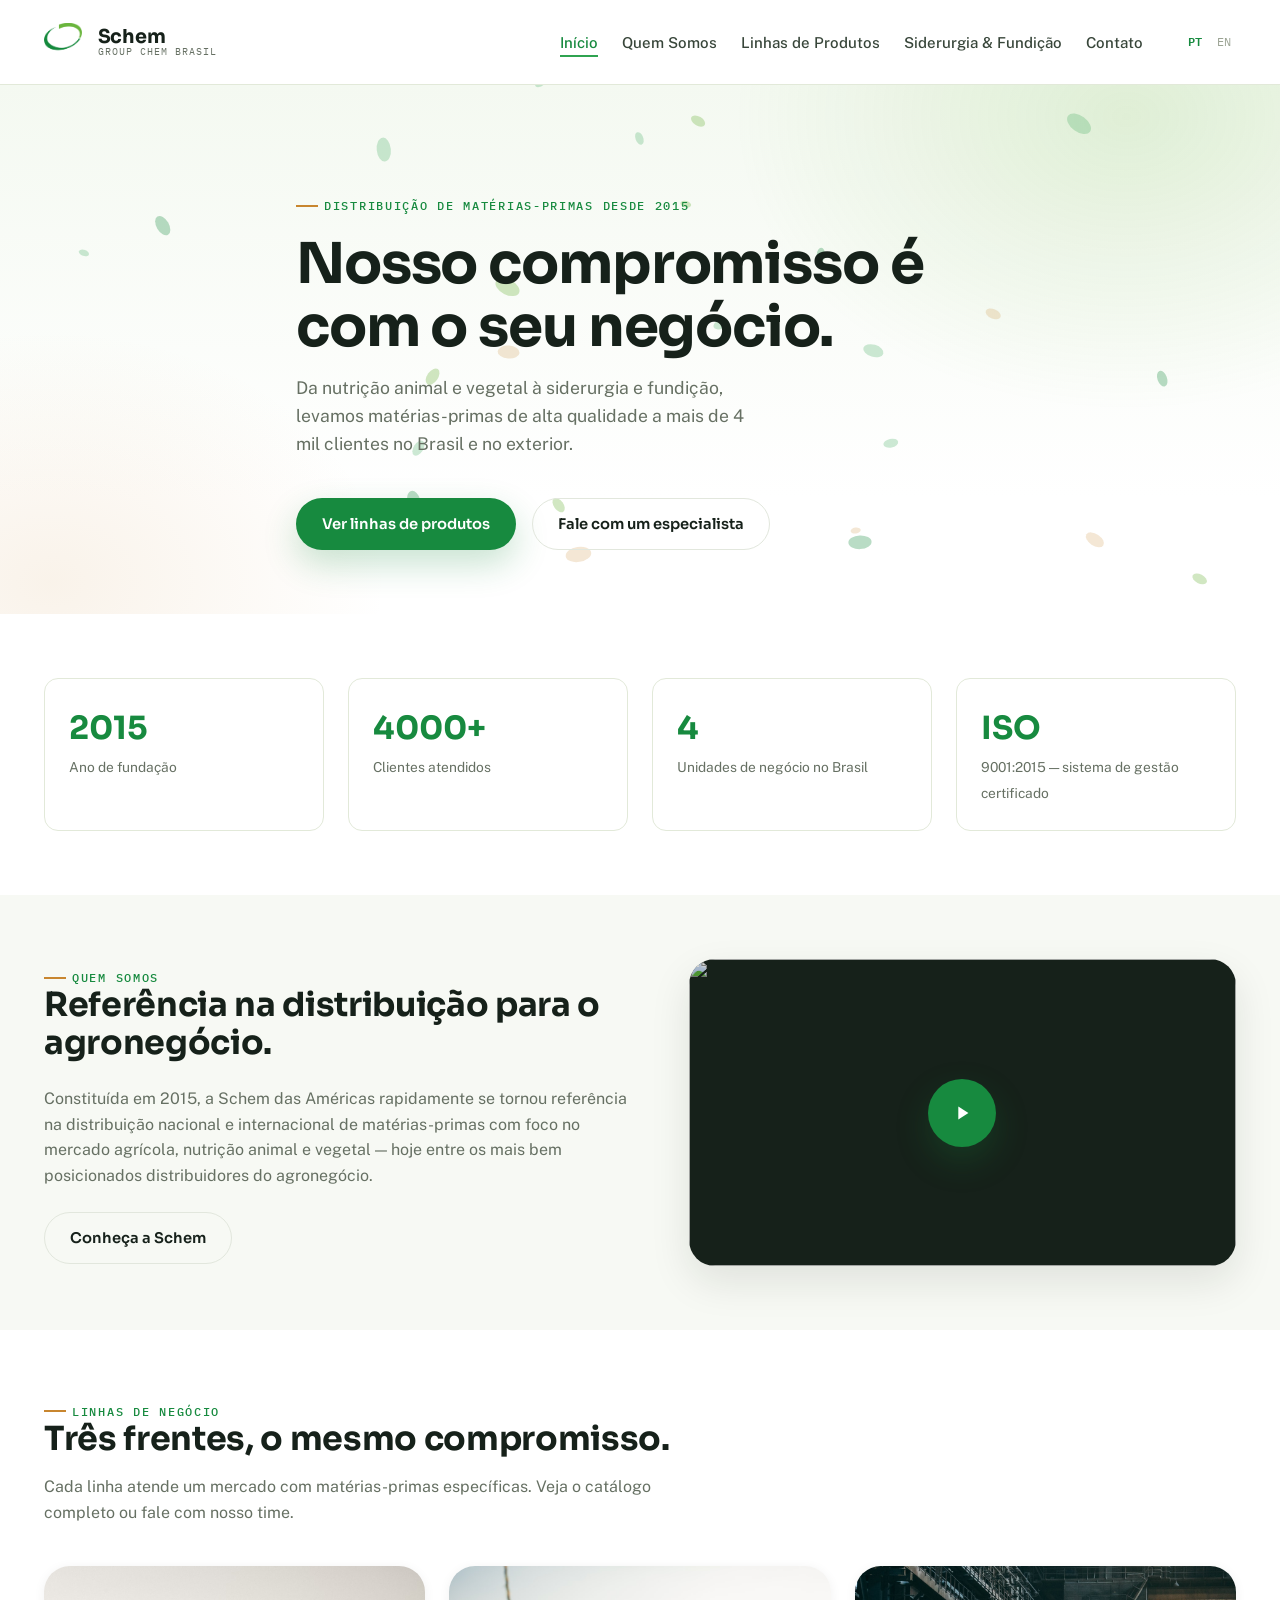
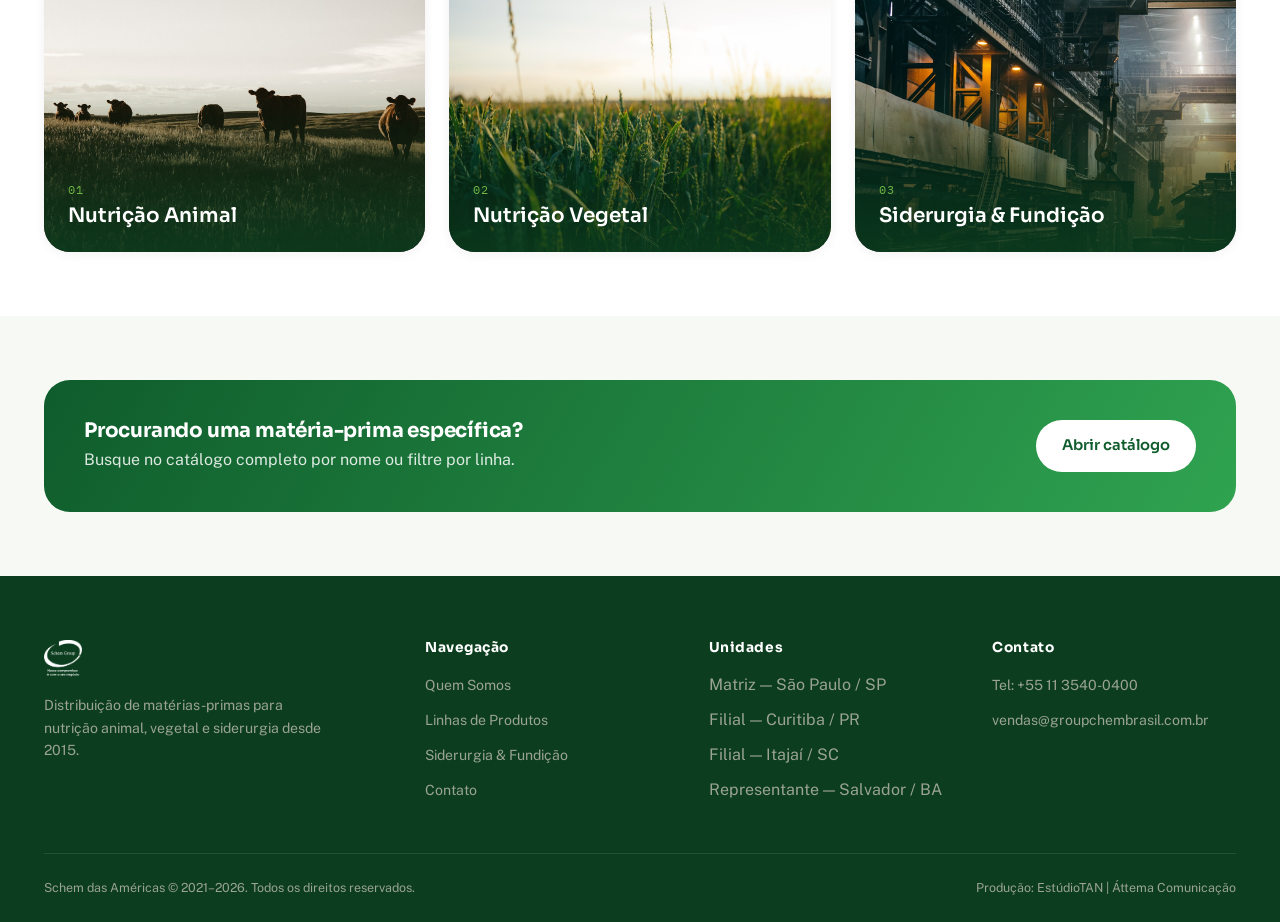
==== index.html @ 84050945 "Site institucional Schem (Group Chem Brasil): identidade verde clara, catálogo pesquisável, PT+EN Pr" ====
<!DOCTYPE html>
<html lang="pt-BR">
<head>
<meta charset="UTF-8">
<meta name="viewport" content="width=device-width, initial-scale=1.0">
<title>Schem — Group Chem Brasil</title>
<meta name="description" content="Schem das Américas: distribuição de matérias-primas para nutrição animal, nutrição vegetal e siderurgia &amp; fundição. Desde 2015, ISO 9001:2015.">
<link rel="preconnect" href="https://fonts.googleapis.com">
<link rel="preconnect" href="https://fonts.gstatic.com" crossorigin>
<link href="https://fonts.googleapis.com/css2?family=Public+Sans:wght@400;500;600;700&amp;family=Sora:wght@600;700;800&amp;family=IBM+Plex+Mono:wght@400;500&amp;display=swap" rel="stylesheet">
<link rel="stylesheet" href="assets/css/style.css">
</head>
<body>
<a class="skip-link" href="#main">Pular para o conteúdo</a>

<header class="site-header">
  <div class="container">
    <a class="brand" href="index.html">
      <img src="assets/img/schem-icon.png" alt="Schem" class="brand__icon" width="42" height="42">
      <span class="brand__name"><strong>Schem</strong><span>Group Chem Brasil</span></span>
    </a>
    <nav class="main-nav" aria-label="Navegação principal">
      <ul class="main-nav__links">
        <li><a href="index.html" class="is-active">Início</a></li>
        <li><a href="quem-somos.html">Quem Somos</a></li>
        <li><a href="produtos.html">Linhas de Produtos</a></li>
        <li><a href="siderurgia-e-fundicao.html">Siderurgia &amp; Fundição</a></li>
        <li><a href="contato.html">Contato</a></li>
      </ul>
      <div class="nav-lang"><a href="index.html" class="is-active">PT</a>
      <a href="en/index.html">EN</a></div>
    </nav>
    <button class="nav-toggle" aria-label="Abrir menu" aria-expanded="false"><span></span></button>
  </div>
</header>

<main id="main">

  <section class="hero" data-field>
    <div class="hero__field" aria-hidden="true"></div>
    <div class="container hero__content">
      <span class="eyebrow hero__kicker">Distribuição de matérias-primas desde 2015</span>
      <h1>Nosso compromisso é com o seu negócio.</h1>
      <p>Da nutrição animal e vegetal à siderurgia e fundição, levamos matérias-primas de alta qualidade a mais de 4 mil clientes no Brasil e no exterior.</p>
      <div class="hero__actions">
        <a class="btn btn--green" href="produtos.html">Ver linhas de produtos</a>
        <a class="btn btn--ghost" href="contato.html">Fale com um especialista</a>
      </div>
    </div>
  </section>

  <section class="section">
    <div class="container">
      <div class="stat-strip reveal">
        <div class="stat-card"><strong data-count="2015" data-suffix="">0</strong><span>Ano de fundação</span></div>
        <div class="stat-card"><strong data-count="4000" data-suffix="+">0</strong><span>Clientes atendidos</span></div>
        <div class="stat-card"><strong data-count="4" data-suffix="">0</strong><span>Unidades de negócio no Brasil</span></div>
        <div class="stat-card"><strong>ISO</strong><span>9001:2015 — sistema de gestão certificado</span></div>
      </div>
    </div>
  </section>

  <section class="section section--tint">
    <div class="container" style="display: grid; grid-template-columns: 1.05fr 0.95fr; gap: var(--sp-4); align-items: center;">
      <div class="reveal">
        <span class="eyebrow">Quem somos</span>
        <h2>Referência na distribuição para o agronegócio.</h2>
        <p style="color: var(--ink-500); margin-top: var(--sp-3);">Constituída em 2015, a Schem das Américas rapidamente se tornou referência na distribuição nacional e internacional de matérias-primas com foco no mercado agrícola, nutrição animal e vegetal — hoje entre os mais bem posicionados distribuidores do agronegócio.</p>
        <a class="btn btn--ghost" style="margin-top: var(--sp-3);" href="quem-somos.html">Conheça a Schem</a>
      </div>
      <div class="reveal">
        <div class="video-figure">
          <button class="video-facade" type="button" data-yt-facade data-yt-embed="https://www.youtube.com/embed/j94G_P_gW_Q?autoplay=1&amp;rel=0&amp;modestbranding=1" aria-label="Reproduzir vídeo institucional — Schem">
            <img src="https://i.ytimg.com/vi/j94G_P_gW_Q/hqdefault.jpg" alt="" loading="lazy">
            <span class="video-play" aria-hidden="true">
              <span><svg viewBox="0 0 24 24" width="22" height="22" fill="#fff"><path d="M8 5v14l11-7z"/></svg></span>
            </span>
          </button>
        </div>
      </div>
    </div>
  </section>

  <section class="section" id="linhas">
    <div class="container">
      <div class="section-head reveal">
        <span class="eyebrow">Linhas de negócio</span>
        <h2>Três frentes, o mesmo compromisso.</h2>
        <p>Cada linha atende um mercado com matérias-primas específicas. Veja o catálogo completo ou fale com nosso time.</p>
      </div>
      <div class="segment-grid">
        <a class="segment-card reveal" href="produtos.html#animal">
          <img src="assets/img/segments/nutricao-animal.jpg" alt="Nutrição Animal" loading="lazy">
          <span class="segment-card__label"><span>01</span><h3>Nutrição Animal</h3></span>
        </a>
        <a class="segment-card reveal" href="produtos.html#vegetal">
          <img src="assets/img/segments/nutricao-vegetal.jpg" alt="Nutrição Vegetal" loading="lazy">
          <span class="segment-card__label"><span>02</span><h3>Nutrição Vegetal</h3></span>
        </a>
        <a class="segment-card reveal" href="siderurgia-e-fundicao.html">
          <img src="assets/img/segments/siderurgia.jpg" alt="Siderurgia &amp; Fundição" loading="lazy">
          <span class="segment-card__label"><span>03</span><h3>Siderurgia &amp; Fundição</h3></span>
        </a>
      </div>
    </div>
  </section>

  <section class="section section--tint">
    <div class="container">
      <div class="cta-band reveal">
        <div>
          <h2>Procurando uma matéria-prima específica?</h2>
          <p>Busque no catálogo completo por nome ou filtre por linha.</p>
        </div>
        <div class="hero__actions" style="margin-top: 0;">
          <a class="btn btn--earth" href="produtos.html">Abrir catálogo</a>
        </div>
      </div>
    </div>
  </section>

</main>

<footer class="site-footer">
  <div class="container">
    <div class="footer-grid">
      <div>
        <a class="brand" href="index.html" style="margin-bottom: 1rem;">
          <img src="assets/img/schem-icon.png" alt="Schem" class="brand__icon" width="36" height="36" style="filter: brightness(0) invert(1);">
        </a>
        <p style="max-width: 32ch; font-size: 0.88rem;">Distribuição de matérias-primas para nutrição animal, vegetal e siderurgia desde 2015.</p>
      </div>
      <div>
        <h4>Navegação</h4>
        <ul>
          <li><a href="quem-somos.html">Quem Somos</a></li>
          <li><a href="produtos.html">Linhas de Produtos</a></li>
          <li><a href="siderurgia-e-fundicao.html">Siderurgia &amp; Fundição</a></li>
          <li><a href="contato.html">Contato</a></li>
        </ul>
      </div>
      <div>
        <h4>Unidades</h4>
        <ul>
          <li>Matriz — São Paulo / SP</li>
          <li>Filial — Curitiba / PR</li>
          <li>Filial — Itajaí / SC</li>
          <li>Representante — Salvador / BA</li>
        </ul>
      </div>
      <div>
        <h4>Contato</h4>
        <ul>
          <li><a href="tel:+551135400400">Tel: +55 11 3540-0400</a></li>
          <li><a href="mailto:vendas@groupchembrasil.com.br">vendas@groupchembrasil.com.br</a></li>
        </ul>
      </div>
    </div>
    <div class="footer-bottom">
      <span>Schem das Américas © 2021–2026. Todos os direitos reservados.</span>
      <span>Produção: EstúdioTAN | Áttema Comunicação</span>
    </div>
  </div>
</footer>

<script src="assets/js/main.js"></script>
</body>
</html>
---- assets/css/style.css ----
/* ==========================================================================
   Schem — Design tokens & base
   Fundo claro, verde de marca + acento terroso, Sora/Public Sans.
   ========================================================================== */

:root {
  /* Green — brand primary, from the real Schem icon */
  --green-800: #0b3d1e;
  --green-700: #0f5c2c;
  --green-600: #178a3f;
  --green-500: #2fa350;
  --green-400: #6fb542;
  --green-100: #e6f2e3;
  --green-50:  #f4f9f1;

  /* Earth — secondary accent (soil/agro pairing) */
  --earth-600: #a8672a;
  --earth-500: #c8862f;
  --earth-100: #f7ead6;

  /* Ink (text) — green-black, not neutral gray */
  --ink-900: #16211a;
  --ink-700: #38463a;
  --ink-500: #667063;
  --ink-300: #9ba393;
  --ink-100: #e2e7dd;

  /* Paper (backgrounds) */
  --paper-0:   #ffffff;
  --paper-50:  #f7f9f4;
  --paper-100: #eef2e7;
  --paper-200: #e2e9d9;

  --font-display: "Sora", "Arial", sans-serif;
  --font-body: "Public Sans", "Verdana", sans-serif;
  --font-mono: "IBM Plex Mono", monospace;

  --fs-h1: clamp(2.4rem, 4.4vw, 4rem);
  --fs-h2: clamp(1.7rem, 2.6vw, 2.4rem);
  --fs-h3: 1.25rem;
  --fs-body: 1rem;

  --sp-1: 0.5rem;
  --sp-2: 1rem;
  --sp-3: 1.5rem;
  --sp-4: 2.5rem;
  --sp-5: 4rem;
  --sp-6: 6.5rem;

  --radius-sm: 8px;
  --radius-md: 14px;
  --radius-lg: 26px;
  --radius-pill: 999px;

  --shadow-sm: 0 2px 12px rgba(15, 33, 20, 0.06);
  --shadow-md: 0 16px 40px rgba(15, 33, 20, 0.10);
  --shadow-green: 0 14px 34px rgba(23, 138, 63, 0.24);

  --ease-out: cubic-bezier(0.16, 1, 0.3, 1);
  --container-w: 1240px;
}

* { box-sizing: border-box; }
html { scroll-behavior: smooth; }
@media (prefers-reduced-motion: reduce) {
  html { scroll-behavior: auto; }
  *, *::before, *::after { animation-duration: 0.01ms !important; animation-iteration-count: 1 !important; transition-duration: 0.01ms !important; }
}

body {
  margin: 0;
  font-family: var(--font-body);
  font-size: var(--fs-body);
  color: var(--ink-700);
  background: var(--paper-0);
  -webkit-font-smoothing: antialiased;
  line-height: 1.6;
}

h1, h2, h3, h4 {
  font-family: var(--font-display);
  color: var(--ink-900);
  line-height: 1.12;
  margin: 0;
  font-weight: 700;
}
h1 { font-size: var(--fs-h1); letter-spacing: -0.02em; }
h2 { font-size: var(--fs-h2); letter-spacing: -0.01em; }
h3 { font-size: var(--fs-h3); font-weight: 600; }

p { margin: 0; }
a { color: var(--green-600); text-decoration: none; }
ul { margin: 0; padding: 0; list-style: none; }
img { max-width: 100%; display: block; }
button { font-family: inherit; }

.container {
  max-width: var(--container-w);
  margin: 0 auto;
  padding: 0 var(--sp-3);
}

.skip-link {
  position: absolute; left: -9999px; top: 0;
  background: var(--green-600); color: #fff; padding: var(--sp-2) var(--sp-3);
  z-index: 999; border-radius: 0 0 var(--radius-sm) 0;
}
.skip-link:focus { left: 0; }

.eyebrow {
  display: inline-flex;
  align-items: center;
  gap: 0.5em;
  font-family: var(--font-mono);
  font-size: 0.76rem;
  font-weight: 500;
  letter-spacing: 0.14em;
  text-transform: uppercase;
  color: var(--green-600);
}
.eyebrow::before {
  content: "";
  width: 22px; height: 2px;
  background: var(--earth-500);
  display: inline-block;
}

/* ---- Buttons ---- */
.btn {
  display: inline-flex;
  align-items: center;
  gap: 0.5em;
  padding: 0.9em 1.7em;
  border-radius: var(--radius-pill);
  font-family: var(--font-display);
  font-weight: 600;
  font-size: 0.92rem;
  border: 1.5px solid transparent;
  cursor: pointer;
  transition: transform 0.25s var(--ease-out), box-shadow 0.25s var(--ease-out), background 0.25s var(--ease-out), color 0.25s var(--ease-out), border-color 0.25s var(--ease-out);
}
.btn--green { background: var(--green-600); color: #fff; box-shadow: var(--shadow-green); }
.btn--green:hover { transform: translateY(-2px); box-shadow: 0 18px 40px rgba(23, 138, 63, 0.32); background: var(--green-500); }
.btn--earth { background: var(--earth-500); color: #fff; }
.btn--earth:hover { transform: translateY(-2px); background: var(--earth-600); }
.btn--ghost { background: transparent; color: var(--ink-900); border-color: var(--ink-100); }
.btn--ghost:hover { border-color: var(--green-500); color: var(--green-600); }
.btn--ghost-dark { background: transparent; color: #fff; border-color: rgba(255,255,255,0.35); }
.btn--ghost-dark:hover { border-color: #fff; background: rgba(255,255,255,0.1); }

/* ---- Header ---- */
.site-header {
  position: sticky; top: 0; z-index: 100;
  background: rgba(255, 255, 255, 0.88);
  backdrop-filter: blur(14px);
  border-bottom: 1px solid var(--paper-200);
}
.site-header .container {
  display: flex; align-items: center; justify-content: space-between;
  height: 84px;
}
.brand { display: flex; align-items: center; gap: var(--sp-2); }
.brand__icon { height: 38px; width: auto; }
.brand__name { display: flex; flex-direction: column; line-height: 1.05; }
.brand__name strong { font-family: var(--font-display); font-size: 1.2rem; color: var(--ink-900); font-weight: 700; letter-spacing: -0.01em; }
.brand__name span { font-family: var(--font-mono); font-size: 0.62rem; letter-spacing: 0.1em; color: var(--ink-500); text-transform: uppercase; }
.main-nav { display: flex; align-items: center; gap: var(--sp-4); }
.main-nav__links { display: flex; gap: var(--sp-3); }
.main-nav__links a {
  color: var(--ink-700); font-weight: 500; font-size: 0.94rem;
  position: relative; padding: 0.3em 0;
}
.main-nav__links a::after {
  content: ""; position: absolute; left: 0; right: 100%; bottom: -2px; height: 2px;
  background: var(--green-500); transition: right 0.25s var(--ease-out);
}
.main-nav__links a:hover::after, .main-nav__links a.is-active::after { right: 0; }
.main-nav__links a.is-active { color: var(--green-600); }
.nav-lang { display: flex; gap: 0.4em; font-family: var(--font-mono); font-size: 0.78rem; }
.nav-lang a { color: var(--ink-300); padding: 0.2em 0.4em; }
.nav-lang a.is-active { color: var(--green-600); font-weight: 600; }
.nav-toggle {
  display: none; width: 42px; height: 42px; border-radius: var(--radius-sm);
  border: 1px solid var(--paper-200); background: #fff; cursor: pointer;
  position: relative;
}
.nav-toggle span, .nav-toggle::before, .nav-toggle::after {
  content: ""; position: absolute; left: 11px; right: 11px; height: 2px; background: var(--ink-900);
  transition: transform 0.25s var(--ease-out), opacity 0.25s var(--ease-out);
}
.nav-toggle::before { top: 15px; }
.nav-toggle span { top: 20px; }
.nav-toggle::after { top: 25px; }
.site-header.is-open .nav-toggle::before { transform: translateY(5px) rotate(45deg); }
.site-header.is-open .nav-toggle span { opacity: 0; }
.site-header.is-open .nav-toggle::after { transform: translateY(-5px) rotate(-45deg); }

@media (max-width: 900px) {
  .main-nav__links, .nav-lang { display: none; }
  .site-header.is-open .main-nav {
    position: absolute; top: 84px; left: 0; right: 0;
    background: #fff; border-bottom: 1px solid var(--paper-200);
    flex-direction: column; align-items: flex-start; padding: var(--sp-3);
    box-shadow: var(--shadow-md);
  }
  .site-header.is-open .main-nav__links {
    display: flex; flex-direction: column; gap: var(--sp-2); width: 100%;
  }
  .site-header.is-open .nav-lang { display: flex; padding-top: var(--sp-2); }
  .nav-toggle { display: block; }
}

/* ---- Hero (field/growth signature) ---- */
.hero {
  position: relative;
  overflow: hidden;
  background: linear-gradient(180deg, var(--green-50) 0%, var(--paper-0) 78%);
  padding: var(--sp-6) 0 var(--sp-5);
}
.hero__field {
  position: absolute; inset: 0;
  background:
    radial-gradient(560px 420px at 88% 6%, rgba(111, 181, 66, 0.16), transparent 70%),
    radial-gradient(480px 360px at 4% 94%, rgba(200, 134, 47, 0.10), transparent 70%);
  pointer-events: none;
}
.field-canvas { position: absolute; inset: 0; pointer-events: none; }
.hero__content { position: relative; max-width: 46rem; }
.hero__content p { font-size: 1.1rem; color: var(--ink-500); margin-top: var(--sp-2); max-width: 42ch; }
.hero__actions { display: flex; gap: var(--sp-2); margin-top: var(--sp-4); flex-wrap: wrap; }
.hero__kicker { margin-bottom: var(--sp-2); }

.page-hero {
  position: relative; overflow: hidden;
  background: linear-gradient(180deg, var(--green-50) 0%, var(--paper-0) 100%);
  padding: calc(var(--sp-6) - 1.5rem) 0 var(--sp-5);
}
.page-hero__content { position: relative; max-width: 44rem; }
.breadcrumb { font-family: var(--font-mono); font-size: 0.78rem; color: var(--ink-300); display: block; margin-bottom: var(--sp-2); }
.breadcrumb a { color: var(--ink-500); }
.page-hero p { color: var(--ink-500); margin-top: var(--sp-2); max-width: 56ch; font-size: 1.02rem; }

/* ---- Sections ---- */
.section { padding: var(--sp-5) 0; }
.section--tint { background: var(--paper-50); }
.section-head { max-width: 40rem; margin-bottom: var(--sp-4); }
.section-head p { color: var(--ink-500); margin-top: var(--sp-2); }

.reveal { opacity: 0; transform: translateY(18px); transition: opacity 0.7s var(--ease-out), transform 0.7s var(--ease-out); }
.reveal.is-visible { opacity: 1; transform: none; }
@media (prefers-reduced-motion: reduce) { .reveal { opacity: 1; transform: none; } }

/* ---- Stats strip ---- */
.stat-strip { display: grid; grid-template-columns: repeat(4, 1fr); gap: var(--sp-3); }
.stat-card {
  background: #fff; border: 1px solid var(--paper-200); border-radius: var(--radius-md);
  padding: var(--sp-3); text-align: left;
}
.stat-card strong {
  display: block; font-family: var(--font-display); font-size: 2rem; color: var(--green-600);
}
.stat-card span { font-size: 0.86rem; color: var(--ink-500); }
@media (max-width: 760px) { .stat-strip { grid-template-columns: repeat(2, 1fr); } }

/* ---- Segment cards ---- */
.segment-grid { display: grid; grid-template-columns: repeat(3, 1fr); gap: var(--sp-3); }
.segment-card {
  position: relative; border-radius: var(--radius-lg); overflow: hidden;
  aspect-ratio: 4 / 3; isolation: isolate;
  box-shadow: var(--shadow-sm);
  transition: box-shadow 0.3s var(--ease-out), transform 0.3s var(--ease-out);
}
.segment-card:hover { box-shadow: var(--shadow-md); transform: translateY(-4px); }
.segment-card img { width: 100%; height: 100%; object-fit: cover; transition: transform 0.6s var(--ease-out); }
.segment-card:hover img { transform: scale(1.06); }
.segment-card::after {
  content: ""; position: absolute; inset: 0;
  background: linear-gradient(180deg, transparent 38%, rgba(11, 61, 30, 0.88) 100%);
}
.segment-card__label { position: absolute; left: 0; right: 0; bottom: 0; z-index: 2; padding: var(--sp-3); color: #fff; }
.segment-card__label span { font-family: var(--font-mono); font-size: 0.72rem; color: var(--green-400); letter-spacing: 0.08em; }
.segment-card__label h3 { color: #fff; margin-top: 0.2em; }
@media (max-width: 900px) { .segment-grid { grid-template-columns: repeat(2, 1fr); } }
@media (max-width: 560px) { .segment-grid { grid-template-columns: 1fr; } }

/* ---- Cert / policy block ---- */
.cert-block {
  display: flex; align-items: center; gap: var(--sp-4);
  background: var(--paper-50); border-radius: var(--radius-lg); padding: var(--sp-4);
  border: 1px solid var(--paper-200);
}
.cert-badge {
  flex: 0 0 auto; width: 110px; height: 110px; border-radius: 50%;
  background: var(--green-600); color: #fff; display: flex; align-items: center; justify-content: center;
  font-family: var(--font-display); font-weight: 700; font-size: 0.86rem; text-align: center; line-height: 1.3;
  box-shadow: var(--shadow-green);
}
.policy-list li { position: relative; padding-left: 1.6em; margin-bottom: var(--sp-2); color: var(--ink-700); }
.policy-list li::before {
  content: ""; position: absolute; left: 0; top: 0.5em; width: 8px; height: 8px;
  border-radius: 2px; background: var(--earth-500); transform: rotate(45deg);
}

/* ---- Values grid ---- */
.value-grid { display: grid; grid-template-columns: repeat(3, 1fr); gap: var(--sp-3); }
.value-card { padding: var(--sp-3); border-radius: var(--radius-md); background: #fff; border: 1px solid var(--paper-200); }
.value-card__index { font-family: var(--font-mono); color: var(--green-500); font-size: 0.8rem; }
.value-card h3 { margin-top: var(--sp-1); }
@media (max-width: 760px) { .value-grid { grid-template-columns: 1fr 1fr; } }
@media (max-width: 520px) { .value-grid { grid-template-columns: 1fr; } }

/* ---- Mission/Vision split ---- */
.mv-split { display: grid; grid-template-columns: 1fr 1fr; gap: var(--sp-3); }
.mv-card { padding: var(--sp-4); border-radius: var(--radius-lg); color: #fff; }
.mv-card--mission { background: linear-gradient(135deg, var(--green-700), var(--green-800)); }
.mv-card--vision { background: linear-gradient(135deg, var(--earth-600), #6b3f16); }
.mv-card span { font-family: var(--font-mono); font-size: 0.76rem; letter-spacing: 0.1em; text-transform: uppercase; opacity: 0.85; }
.mv-card p { margin-top: var(--sp-2); font-size: 1.06rem; line-height: 1.6; }
@media (max-width: 760px) { .mv-split { grid-template-columns: 1fr; } }

/* ---- CTA band ---- */
.cta-band {
  display: flex; align-items: center; justify-content: space-between; gap: var(--sp-3);
  background: linear-gradient(120deg, var(--green-700), var(--green-500));
  color: #fff; border-radius: var(--radius-lg); padding: var(--sp-4);
  flex-wrap: wrap;
}
.cta-band h2 { color: #fff; font-size: var(--fs-h3); }
.cta-band p { color: rgba(255,255,255,0.85); margin-top: 0.3em; }
.cta-band .btn--earth { background: var(--paper-0); color: var(--green-700); }
.cta-band .btn--earth:hover { background: var(--green-50); }

/* ---- Product catalog ---- */
.catalog-toolbar { display: flex; gap: var(--sp-2); align-items: center; margin-bottom: var(--sp-3); flex-wrap: wrap; }
.catalog-search { flex: 1 1 260px; position: relative; }
.catalog-search input {
  width: 100%; padding: 0.85em 1em 0.85em 2.6em; border-radius: var(--radius-pill);
  border: 1.5px solid var(--paper-200); font-family: var(--font-body); font-size: 0.96rem;
  background: #fff url('data:image/svg+xml;utf8,<svg xmlns="http://www.w3.org/2000/svg" width="16" height="16" fill="none" stroke="%23667063" stroke-width="2"><circle cx="6.5" cy="6.5" r="5.5"/><line x1="10.5" y1="10.5" x2="15" y2="15"/></svg>') no-repeat 1em center;
  transition: border-color 0.2s;
}
.catalog-search input:focus { outline: none; border-color: var(--green-500); }
.catalog-count { font-family: var(--font-mono); font-size: 0.8rem; color: var(--ink-500); white-space: nowrap; }
.catalog-filters { display: flex; gap: 0.5em; flex-wrap: wrap; margin-bottom: var(--sp-4); }
.chip {
  padding: 0.55em 1.1em; border-radius: var(--radius-pill); border: 1.5px solid var(--paper-200);
  background: #fff; color: var(--ink-700); font-size: 0.86rem; font-weight: 500; cursor: pointer;
  transition: all 0.2s var(--ease-out);
}
.chip:hover { border-color: var(--green-400); }
.chip.is-active { background: var(--green-600); border-color: var(--green-600); color: #fff; }

.catalog-grid { display: grid; grid-template-columns: repeat(3, 1fr); gap: 0.7em; }
.catalog-item {
  padding: 0.9em 1.1em; border-radius: var(--radius-sm); background: var(--paper-50);
  border: 1px solid var(--paper-200); font-size: 0.9rem; color: var(--ink-700);
  display: flex; align-items: center; justify-content: space-between; gap: 0.6em;
}
.catalog-item span.tag {
  font-family: var(--font-mono); font-size: 0.66rem; color: var(--green-600);
  text-transform: uppercase; letter-spacing: 0.04em; white-space: nowrap;
}
.catalog-empty { text-align: center; padding: var(--sp-5) var(--sp-3); color: var(--ink-500); display: none; }
.catalog-empty.is-visible { display: block; }
@media (max-width: 900px) { .catalog-grid { grid-template-columns: repeat(2, 1fr); } }
@media (max-width: 560px) { .catalog-grid { grid-template-columns: 1fr; } }

/* ---- Contact ---- */
.page-hero__grid { display: grid; grid-template-columns: 1.1fr 0.9fr; gap: var(--sp-4); align-items: center; }
.contact-grid { display: grid; grid-template-columns: 1.05fr 0.95fr; gap: var(--sp-4); }
.contact-form { background: #fff; border: 1px solid var(--paper-200); border-radius: var(--radius-lg); padding: var(--sp-4); }
.form-row { margin-bottom: var(--sp-3); }
.form-row label { display: block; font-size: 0.86rem; font-weight: 600; color: var(--ink-700); margin-bottom: 0.4em; }
.form-row input, .form-row textarea {
  width: 100%; padding: 0.85em 1em; border-radius: var(--radius-sm); border: 1.5px solid var(--paper-200);
  font-family: var(--font-body); font-size: 0.96rem; resize: vertical;
}
.form-row input:focus, .form-row textarea:focus { outline: none; border-color: var(--green-500); }

.address-list { display: flex; flex-direction: column; gap: var(--sp-3); }
.address-card { background: var(--paper-50); border: 1px solid var(--paper-200); border-radius: var(--radius-md); padding: var(--sp-3); }
.address-card__tag { font-family: var(--font-mono); font-size: 0.72rem; letter-spacing: 0.08em; color: var(--earth-600); text-transform: uppercase; }
.address-card h3 { margin-top: 0.3em; }
.address-card p { color: var(--ink-500); margin-top: 0.3em; font-size: 0.92rem; }
.address-card a { color: var(--green-600); font-weight: 600; display: inline-block; margin-top: 0.5em; }

@media (max-width: 900px) { .page-hero__grid, .contact-grid { grid-template-columns: 1fr; } }

/* ---- Video facade ---- */
.video-figure { position: relative; border-radius: var(--radius-lg); overflow: hidden; box-shadow: var(--shadow-md); aspect-ratio: 16/9; }
.video-facade { position: relative; display: block; width: 100%; height: 100%; border: 0; padding: 0; cursor: pointer; background: var(--ink-900); }
.video-facade img { width: 100%; height: 100%; object-fit: cover; opacity: 0.82; }
.video-play {
  position: absolute; inset: 0; display: flex; align-items: center; justify-content: center;
  color: #fff;
}
.video-play span {
  width: 68px; height: 68px; border-radius: 50%; background: var(--green-600);
  display: flex; align-items: center; justify-content: center; box-shadow: var(--shadow-green);
}

/* ---- Footer ---- */
.site-footer { background: var(--green-800); color: var(--ink-300); padding: var(--sp-5) 0 var(--sp-3); }
.footer-grid { display: grid; grid-template-columns: 1.4fr 1fr 1fr 1fr; gap: var(--sp-4); padding-bottom: var(--sp-4); }
.footer-grid h4 { color: #fff; font-size: 0.86rem; letter-spacing: 0.04em; margin-bottom: var(--sp-2); }
.footer-grid ul li { margin-bottom: 0.6em; }
.footer-grid a { color: var(--ink-300); font-size: 0.88rem; }
.footer-grid a:hover { color: var(--green-400); }
.footer-bottom {
  display: flex; justify-content: space-between; flex-wrap: wrap; gap: 0.5em;
  padding-top: var(--sp-3); border-top: 1px solid rgba(255,255,255,0.1);
  font-size: 0.78rem; color: var(--ink-300);
}
@media (max-width: 760px) { .footer-grid { grid-template-columns: 1fr 1fr; } }
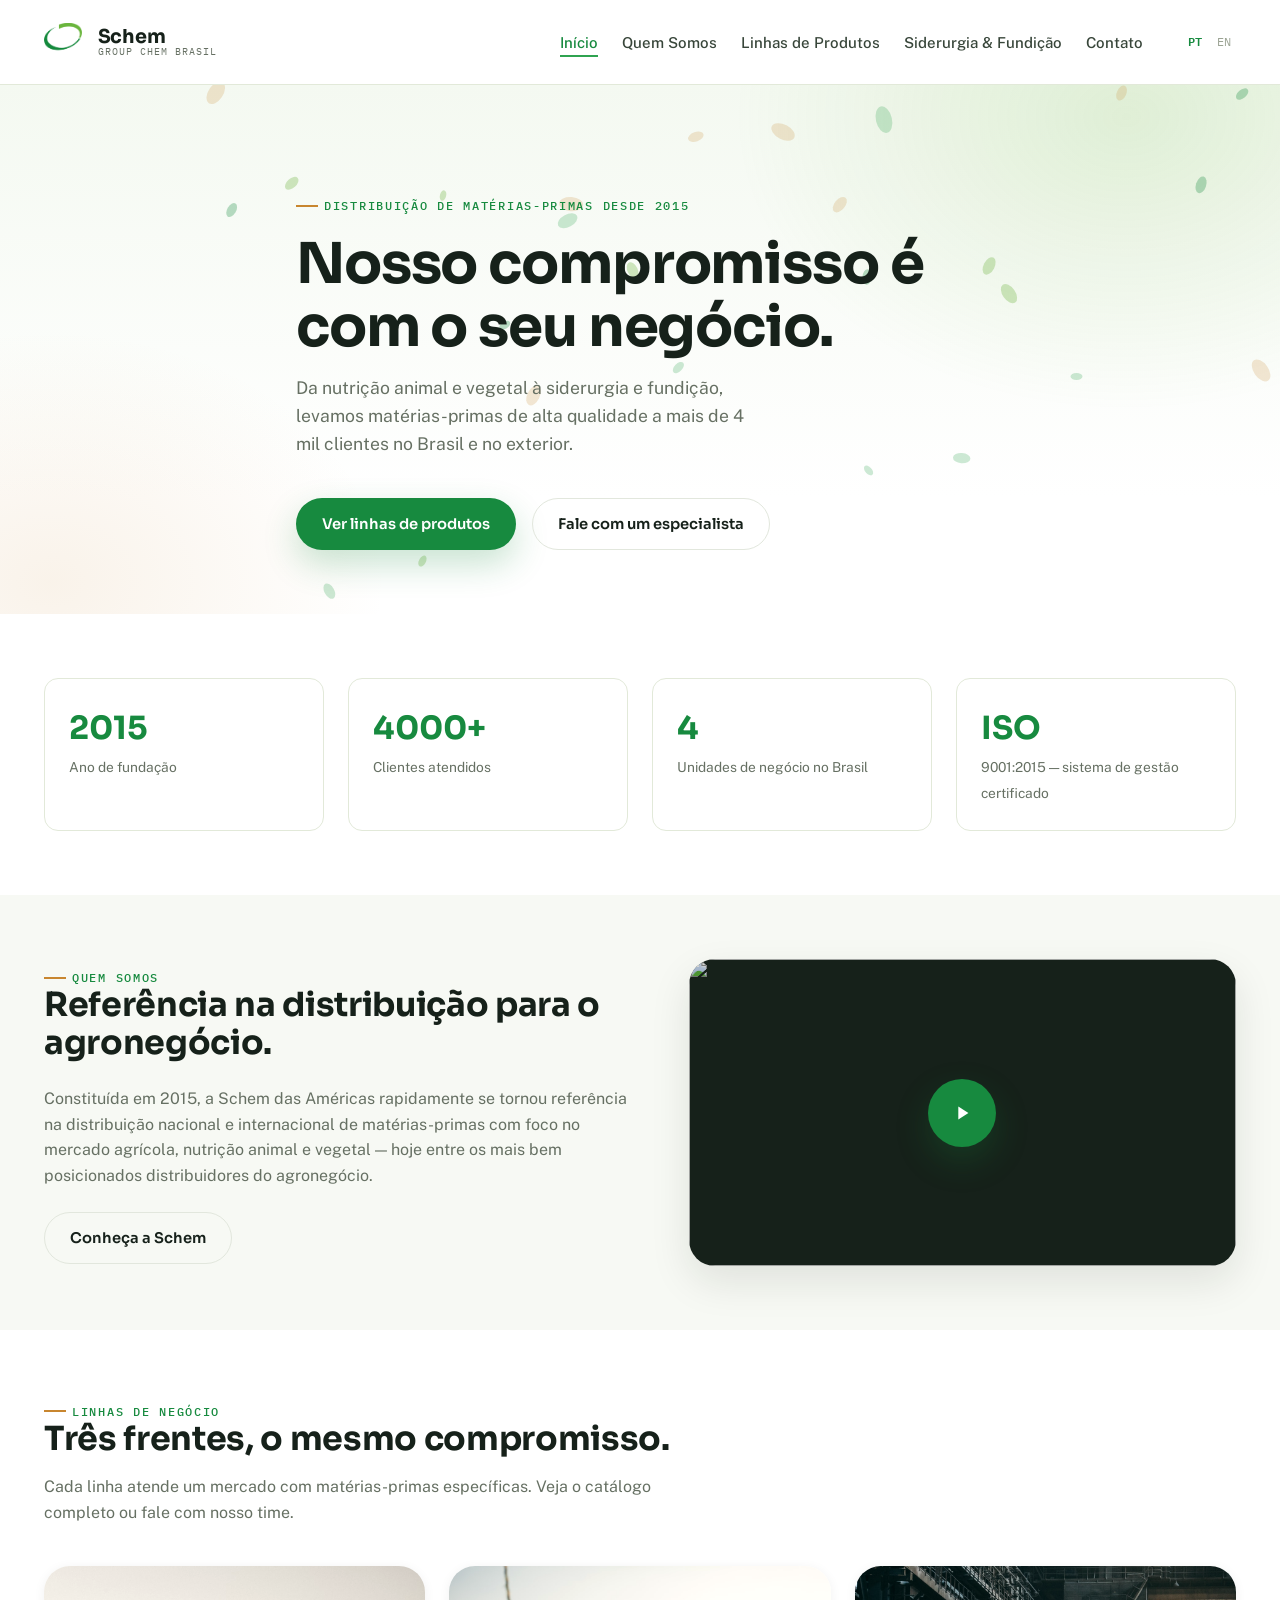
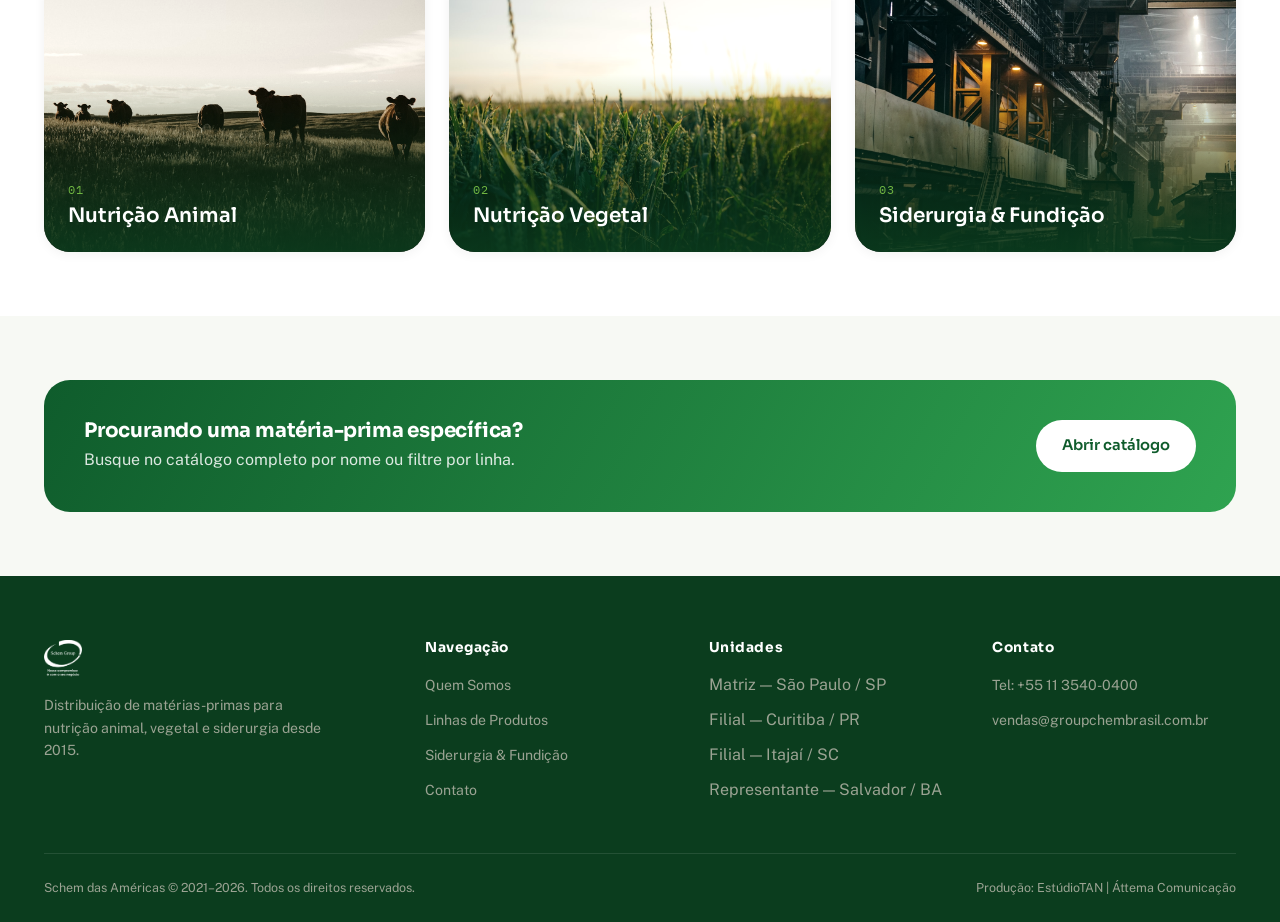
==== commit 746da96e: "Aplica os mesmos ajustes do checklist $10K feitos na Metalloys - Troca o fade-up genérico (.reveal) " ====
--- a/index.html
+++ b/index.html
@@ -5,6 +5,20 @@
 <meta name="viewport" content="width=device-width, initial-scale=1.0">
 <title>Schem — Group Chem Brasil</title>
 <meta name="description" content="Schem das Américas: distribuição de matérias-primas para nutrição animal, nutrição vegetal e siderurgia &amp; fundição. Desde 2015, ISO 9001:2015.">
+<link rel="canonical" href="https://jgdini.github.io/schem-chemicals-site/index.html">
+<link rel="icon" type="image/png" sizes="32x32" href="assets/img/favicon-32.png">
+<link rel="icon" type="image/png" sizes="16x16" href="assets/img/favicon-16.png">
+<link rel="apple-touch-icon" href="assets/img/apple-touch-icon.png">
+<meta property="og:type" content="website">
+<meta property="og:locale" content="pt_BR">
+<meta property="og:title" content="Schem — Group Chem Brasil">
+<meta property="og:description" content="Schem das Américas: distribuição de matérias-primas para nutrição animal, nutrição vegetal e siderurgia &amp; fundição. Desde 2015, ISO 9001:2015.">
+<meta property="og:url" content="https://jgdini.github.io/schem-chemicals-site/index.html">
+<meta property="og:image" content="https://jgdini.github.io/schem-chemicals-site/assets/img/schem-icon.png">
+<meta name="twitter:card" content="summary">
+<meta name="twitter:title" content="Schem — Group Chem Brasil">
+<meta name="twitter:description" content="Schem das Américas: distribuição de matérias-primas para nutrição animal, nutrição vegetal e siderurgia &amp; fundição. Desde 2015, ISO 9001:2015.">
+<meta name="twitter:image" content="https://jgdini.github.io/schem-chemicals-site/assets/img/schem-icon.png">
 <link rel="preconnect" href="https://fonts.googleapis.com">
 <link rel="preconnect" href="https://fonts.gstatic.com" crossorigin>
 <link href="https://fonts.googleapis.com/css2?family=Public+Sans:wght@400;500;600;700&amp;family=Sora:wght@600;700;800&amp;family=IBM+Plex+Mono:wght@400;500&amp;display=swap" rel="stylesheet">
@@ -51,7 +65,7 @@
 
   <section class="section">
     <div class="container">
-      <div class="stat-strip reveal">
+      <div class="stat-strip reveal-stagger">
         <div class="stat-card"><strong data-count="2015" data-suffix="">0</strong><span>Ano de fundação</span></div>
         <div class="stat-card"><strong data-count="4000" data-suffix="+">0</strong><span>Clientes atendidos</span></div>
         <div class="stat-card"><strong data-count="4" data-suffix="">0</strong><span>Unidades de negócio no Brasil</span></div>
@@ -88,16 +102,16 @@
         <h2>Três frentes, o mesmo compromisso.</h2>
         <p>Cada linha atende um mercado com matérias-primas específicas. Veja o catálogo completo ou fale com nosso time.</p>
       </div>
-      <div class="segment-grid">
-        <a class="segment-card reveal" href="produtos.html#animal">
+      <div class="segment-grid reveal-stagger">
+        <a class="segment-card" href="produtos.html#animal">
           <img src="assets/img/segments/nutricao-animal.jpg" alt="Nutrição Animal" loading="lazy">
           <span class="segment-card__label"><span>01</span><h3>Nutrição Animal</h3></span>
         </a>
-        <a class="segment-card reveal" href="produtos.html#vegetal">
+        <a class="segment-card" href="produtos.html#vegetal">
           <img src="assets/img/segments/nutricao-vegetal.jpg" alt="Nutrição Vegetal" loading="lazy">
           <span class="segment-card__label"><span>02</span><h3>Nutrição Vegetal</h3></span>
         </a>
-        <a class="segment-card reveal" href="siderurgia-e-fundicao.html">
+        <a class="segment-card" href="siderurgia-e-fundicao.html">
           <img src="assets/img/segments/siderurgia.jpg" alt="Siderurgia &amp; Fundição" loading="lazy">
           <span class="segment-card__label"><span>03</span><h3>Siderurgia &amp; Fundição</h3></span>
         </a>
--- a/assets/css/style.css
+++ b/assets/css/style.css
@@ -246,9 +246,27 @@
 .section-head { max-width: 40rem; margin-bottom: var(--sp-4); }
 .section-head p { color: var(--ink-500); margin-top: var(--sp-2); }
 
-.reveal { opacity: 0; transform: translateY(18px); transition: opacity 0.7s var(--ease-out), transform 0.7s var(--ease-out); }
+.reveal { opacity: 0; transform: translateY(14px); transition: opacity 0.9s var(--ease-out), transform 0.9s var(--ease-out); }
 .reveal.is-visible { opacity: 1; transform: none; }
 @media (prefers-reduced-motion: reduce) { .reveal { opacity: 1; transform: none; } }
+
+/* ---- Staggered reveal: grids/lists cascade in child by child ---- */
+.reveal-stagger > * {
+  opacity: 0;
+  transform: translateY(22px) scale(0.965);
+  transition: opacity 0.7s var(--ease-out), transform 0.7s var(--ease-out);
+}
+.reveal-stagger.is-visible > * { opacity: 1; transform: translateY(0) scale(1); }
+.reveal-stagger.is-visible > *:nth-child(1) { transition-delay: 0.02s; }
+.reveal-stagger.is-visible > *:nth-child(2) { transition-delay: 0.07s; }
+.reveal-stagger.is-visible > *:nth-child(3) { transition-delay: 0.12s; }
+.reveal-stagger.is-visible > *:nth-child(4) { transition-delay: 0.17s; }
+.reveal-stagger.is-visible > *:nth-child(5) { transition-delay: 0.22s; }
+.reveal-stagger.is-visible > *:nth-child(6) { transition-delay: 0.27s; }
+.reveal-stagger.is-visible > *:nth-child(n+7) { transition-delay: 0.32s; }
+@media (prefers-reduced-motion: reduce) {
+  .reveal-stagger > * { opacity: 1; transform: none; transition: none; }
+}
 
 /* ---- Stats strip ---- */
 .stat-strip { display: grid; grid-template-columns: repeat(4, 1fr); gap: var(--sp-3); }
@@ -271,8 +289,12 @@
   transition: box-shadow 0.3s var(--ease-out), transform 0.3s var(--ease-out);
 }
 .segment-card:hover { box-shadow: var(--shadow-md); transform: translateY(-4px); }
-.segment-card img { width: 100%; height: 100%; object-fit: cover; transition: transform 0.6s var(--ease-out); }
-.segment-card:hover img { transform: scale(1.06); }
+.segment-card img {
+  width: 100%; height: 100%; object-fit: cover;
+  filter: grayscale(0.3) sepia(0.05) saturate(1.15) contrast(1.04);
+  transition: transform 0.6s var(--ease-out), filter 0.6s var(--ease-out);
+}
+.segment-card:hover img { transform: scale(1.06); filter: grayscale(0.08) sepia(0.03) saturate(1.2) contrast(1.05); }
 .segment-card::after {
   content: ""; position: absolute; inset: 0;
   background: linear-gradient(180deg, transparent 38%, rgba(11, 61, 30, 0.88) 100%);
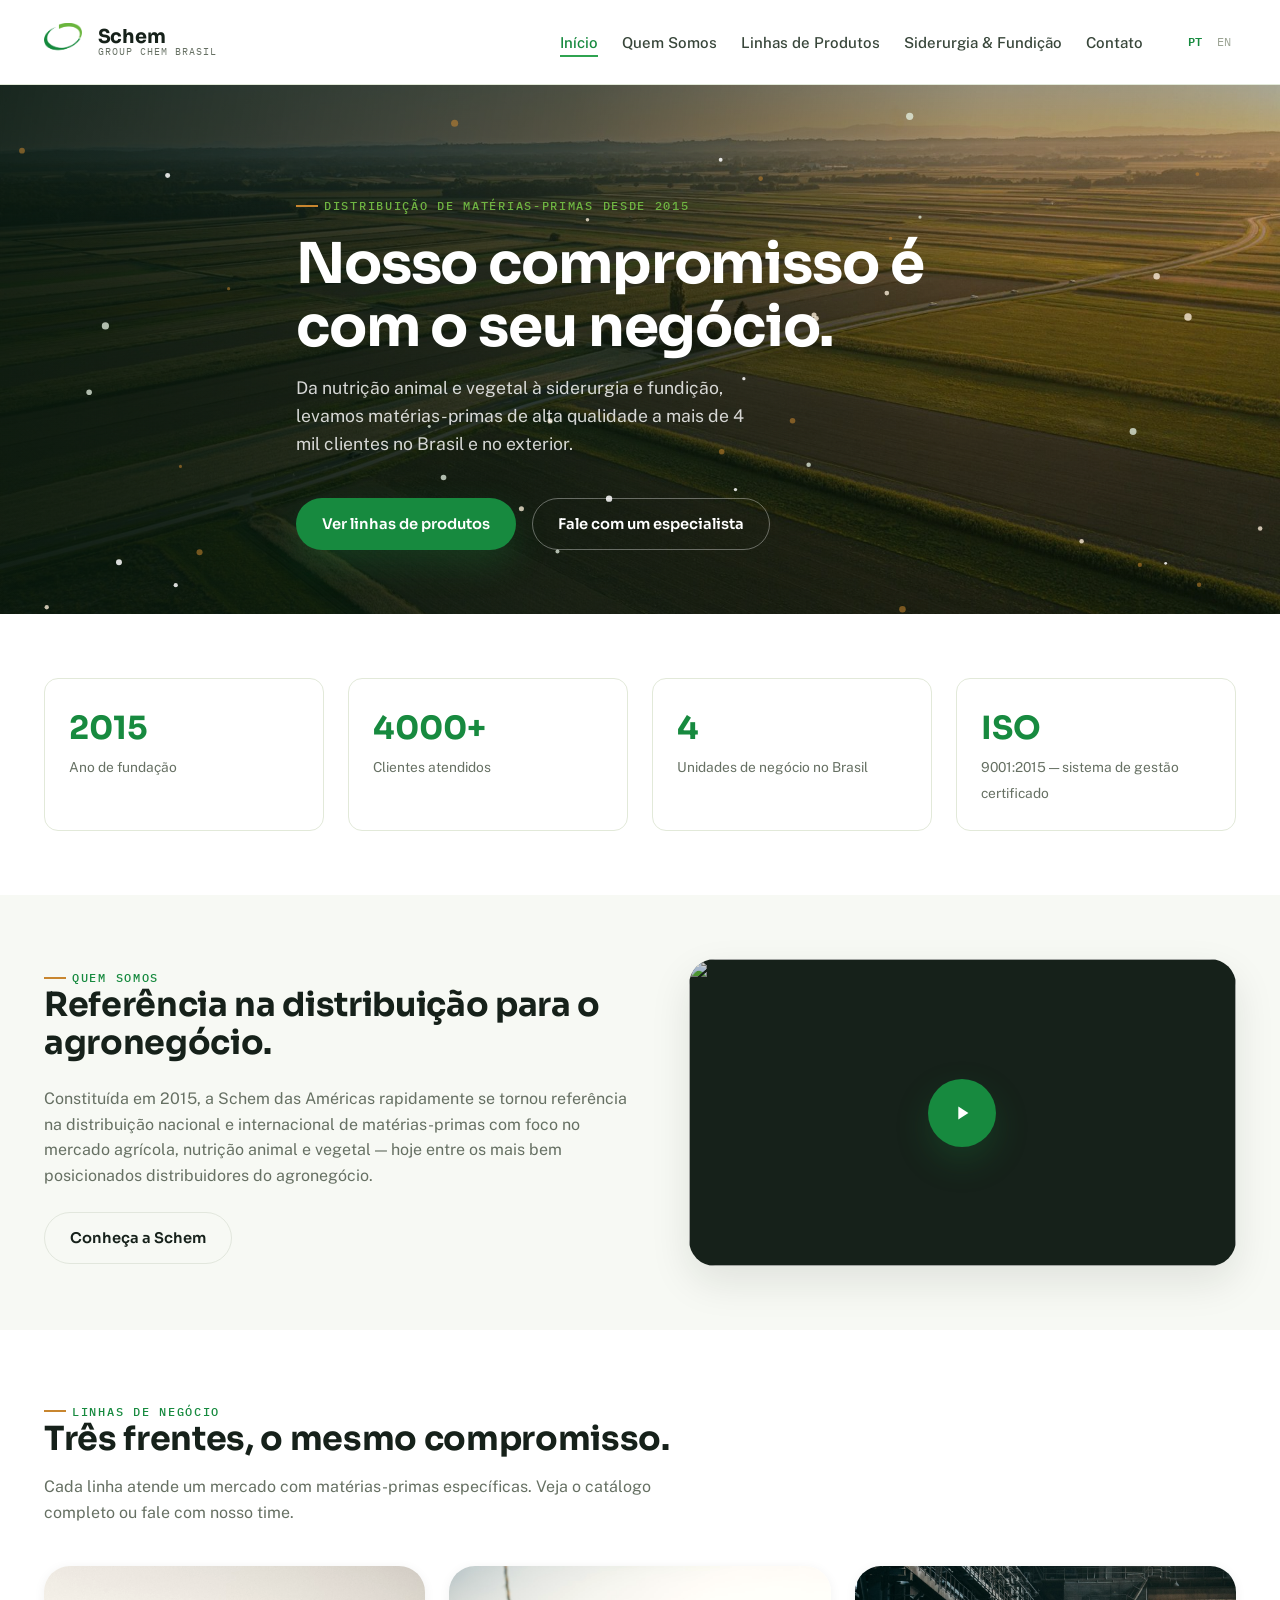
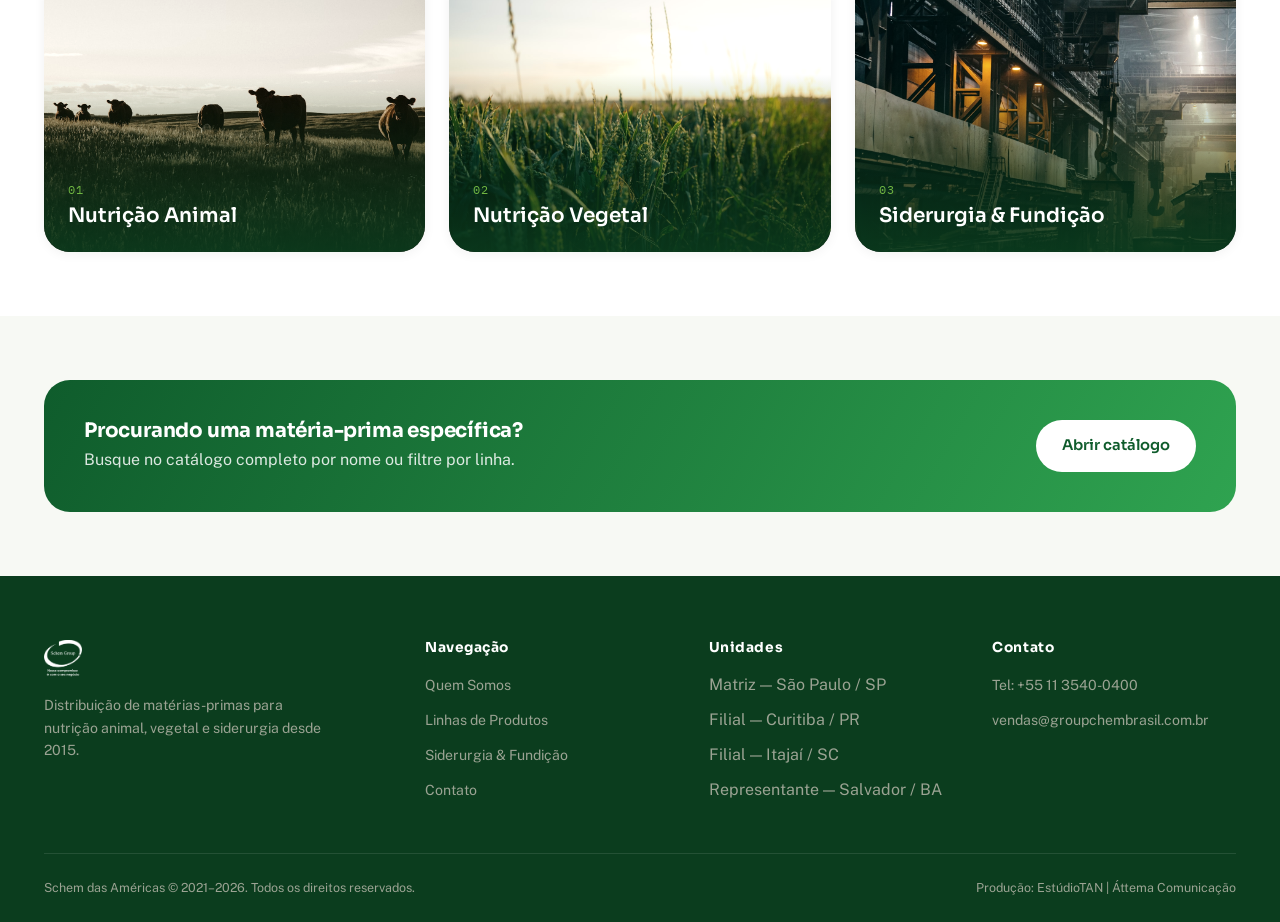
==== commit b9da8077: "Replace seed-particle hero with real aerial field photo + falling fertilizer overlay Applies across " ====
--- a/index.html
+++ b/index.html
@@ -58,7 +58,7 @@
       <p>Da nutrição animal e vegetal à siderurgia e fundição, levamos matérias-primas de alta qualidade a mais de 4 mil clientes no Brasil e no exterior.</p>
       <div class="hero__actions">
         <a class="btn btn--green" href="produtos.html">Ver linhas de produtos</a>
-        <a class="btn btn--ghost" href="contato.html">Fale com um especialista</a>
+        <a class="btn btn--ghost-dark" href="contato.html">Fale com um especialista</a>
       </div>
     </div>
   </section>
--- a/assets/css/style.css
+++ b/assets/css/style.css
@@ -210,35 +210,40 @@
   .nav-toggle { display: block; }
 }
 
-/* ---- Hero (field/growth signature) ---- */
+/* ---- Hero (field photo + falling fertilizer signature) ---- */
 .hero {
   position: relative;
   overflow: hidden;
-  background: linear-gradient(180deg, var(--green-50) 0%, var(--paper-0) 78%);
+  background: #1a2f1c url("../img/hero-field.jpg") no-repeat center 52%;
+  background-size: cover;
   padding: var(--sp-6) 0 var(--sp-5);
 }
 .hero__field {
   position: absolute; inset: 0;
   background:
-    radial-gradient(560px 420px at 88% 6%, rgba(111, 181, 66, 0.16), transparent 70%),
-    radial-gradient(480px 360px at 4% 94%, rgba(200, 134, 47, 0.10), transparent 70%);
+    linear-gradient(100deg, rgba(8, 24, 13, 0.86) 0%, rgba(8, 24, 13, 0.58) 42%, rgba(8, 24, 13, 0.22) 72%, rgba(8, 24, 13, 0.1) 100%),
+    linear-gradient(180deg, rgba(8, 24, 13, 0.25) 0%, rgba(8, 24, 13, 0) 30%, rgba(8, 24, 13, 0.35) 100%);
   pointer-events: none;
 }
 .field-canvas { position: absolute; inset: 0; pointer-events: none; }
 .hero__content { position: relative; max-width: 46rem; }
-.hero__content p { font-size: 1.1rem; color: var(--ink-500); margin-top: var(--sp-2); max-width: 42ch; }
+.hero__content h1 { color: #fff; }
+.hero__content p { font-size: 1.1rem; color: rgba(255, 255, 255, 0.82); margin-top: var(--sp-2); max-width: 42ch; }
 .hero__actions { display: flex; gap: var(--sp-2); margin-top: var(--sp-4); flex-wrap: wrap; }
-.hero__kicker { margin-bottom: var(--sp-2); }
+.hero__kicker { margin-bottom: var(--sp-2); color: var(--green-400); }
+.hero__kicker::before { background: var(--earth-500); }
 
 .page-hero {
   position: relative; overflow: hidden;
-  background: linear-gradient(180deg, var(--green-50) 0%, var(--paper-0) 100%);
+  background: #1a2f1c url("../img/hero-field.jpg") no-repeat center 52%;
+  background-size: cover;
   padding: calc(var(--sp-6) - 1.5rem) 0 var(--sp-5);
 }
 .page-hero__content { position: relative; max-width: 44rem; }
-.breadcrumb { font-family: var(--font-mono); font-size: 0.78rem; color: var(--ink-300); display: block; margin-bottom: var(--sp-2); }
-.breadcrumb a { color: var(--ink-500); }
-.page-hero p { color: var(--ink-500); margin-top: var(--sp-2); max-width: 56ch; font-size: 1.02rem; }
+.page-hero__content h1 { color: #fff; }
+.breadcrumb { font-family: var(--font-mono); font-size: 0.78rem; color: rgba(255, 255, 255, 0.55); display: block; margin-bottom: var(--sp-2); }
+.breadcrumb a { color: rgba(255, 255, 255, 0.88); }
+.page-hero__content p { color: rgba(255, 255, 255, 0.85); margin-top: var(--sp-2); max-width: 56ch; font-size: 1.02rem; }
 
 /* ---- Sections ---- */
 .section { padding: var(--sp-5) 0; }
@@ -374,9 +379,29 @@
 
 .catalog-grid { display: grid; grid-template-columns: repeat(3, 1fr); gap: 0.7em; }
 .catalog-item {
-  padding: 0.9em 1.1em; border-radius: var(--radius-sm); background: var(--paper-50);
+  padding: 0.9em 1.1em 0.9em 1.3em; border-radius: var(--radius-sm); background: var(--paper-50);
   border: 1px solid var(--paper-200); font-size: 0.9rem; color: var(--ink-700);
   display: flex; align-items: center; justify-content: space-between; gap: 0.6em;
+  position: relative; overflow: hidden;
+  transition: background 0.2s var(--ease-out), border-color 0.2s var(--ease-out);
+}
+.catalog-item::before {
+  content: "";
+  position: absolute; left: 0; top: 0; bottom: 0; width: 3px;
+  background: var(--green-500);
+  transform: scaleY(0);
+  transform-origin: top;
+  transition: transform 0.3s var(--ease-out);
+}
+.catalog-item:hover {
+  background: var(--green-50);
+  border-color: var(--green-400);
+}
+.catalog-item:hover::before { transform: scaleY(1); }
+.catalog-item > span:first-child { transition: color 0.2s var(--ease-out); }
+.catalog-item:hover > span:first-child { color: var(--green-700); }
+@media (prefers-reduced-motion: reduce) {
+  .catalog-item, .catalog-item::before, .catalog-item > span:first-child { transition: none; }
 }
 .catalog-item span.tag {
   font-family: var(--font-mono); font-size: 0.66rem; color: var(--green-600);
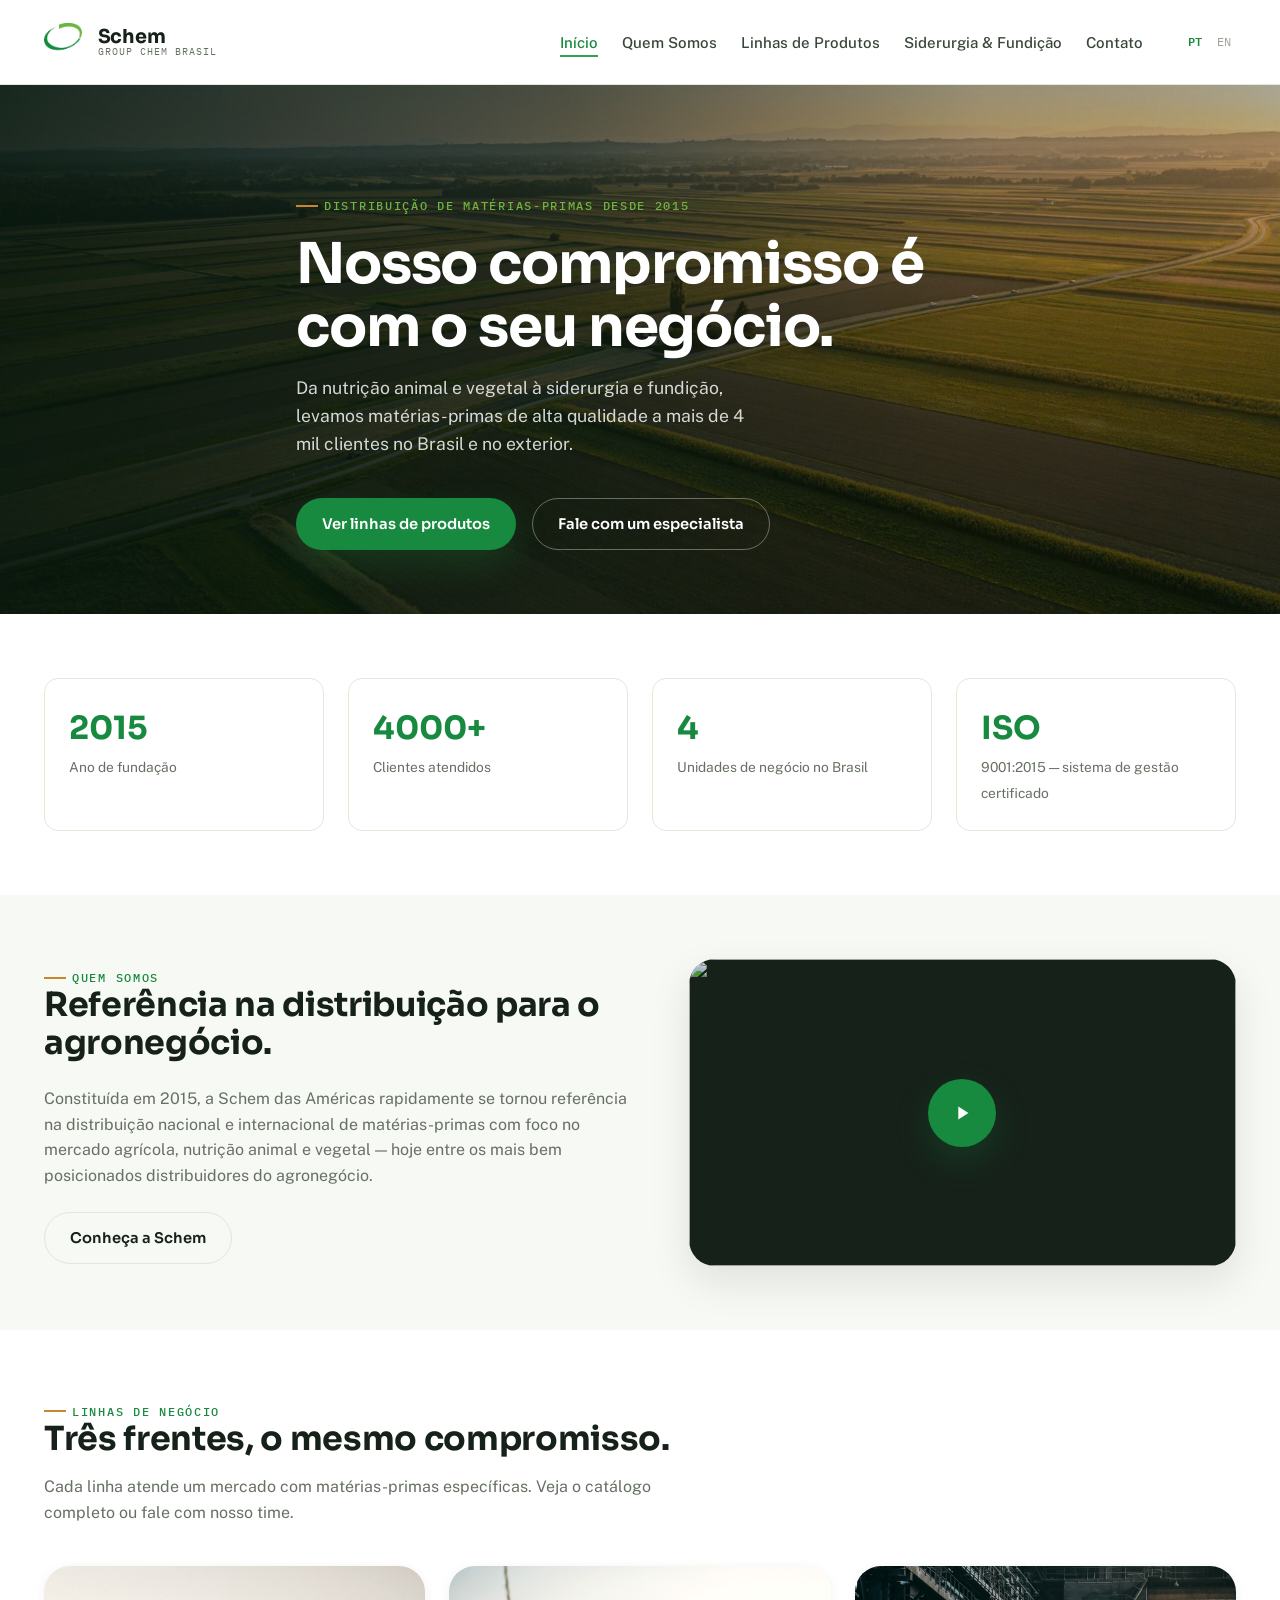
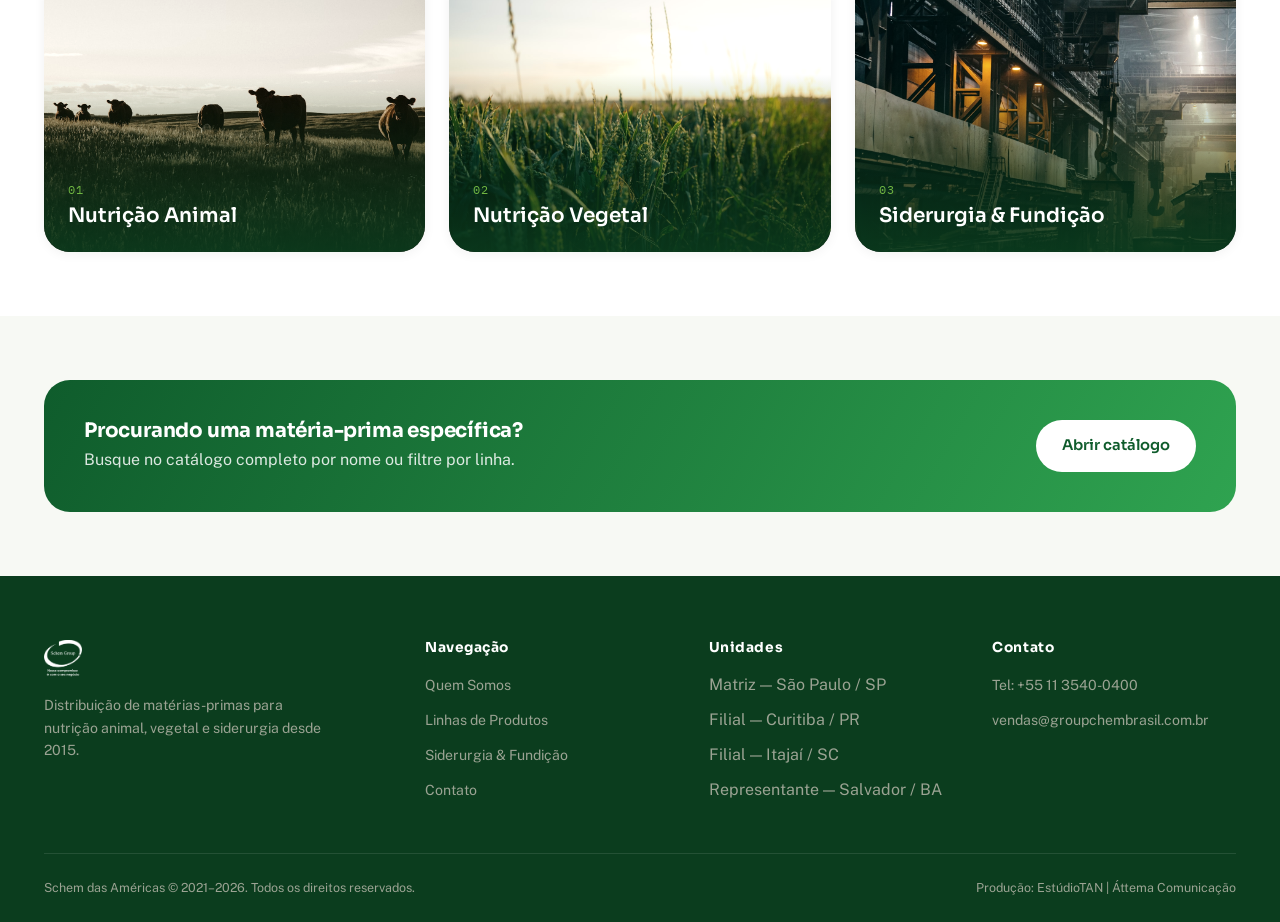
==== commit e4c8f442: "Replace falling-particle hero overlay with slow drone-zoom on the field photo The white granule part" ====
--- a/index.html
+++ b/index.html
@@ -50,7 +50,8 @@
 
 <main id="main">
 
-  <section class="hero" data-field>
+  <section class="hero">
+    <div class="hero__bg" aria-hidden="true"></div>
     <div class="hero__field" aria-hidden="true"></div>
     <div class="container hero__content">
       <span class="eyebrow hero__kicker">Distribuição de matérias-primas desde 2015</span>
--- a/assets/css/style.css
+++ b/assets/css/style.css
@@ -210,13 +210,23 @@
   .nav-toggle { display: block; }
 }
 
-/* ---- Hero (field photo + falling fertilizer signature) ---- */
+/* ---- Hero (aerial field photo, slow drone-zoom loop) ---- */
 .hero {
   position: relative;
   overflow: hidden;
-  background: #1a2f1c url("../img/hero-field.jpg") no-repeat center 52%;
+  background: #1a2f1c;
+  padding: var(--sp-6) 0 var(--sp-5);
+}
+.hero__bg {
+  position: absolute; inset: 0;
+  background: url("../img/hero-field.jpg") no-repeat center 52%;
   background-size: cover;
-  padding: var(--sp-6) 0 var(--sp-5);
+  animation: heroZoom 22s ease-in-out infinite alternate;
+  will-change: transform;
+}
+@keyframes heroZoom {
+  from { transform: scale(1); }
+  to { transform: scale(1.12); }
 }
 .hero__field {
   position: absolute; inset: 0;
@@ -225,7 +235,6 @@
     linear-gradient(180deg, rgba(8, 24, 13, 0.25) 0%, rgba(8, 24, 13, 0) 30%, rgba(8, 24, 13, 0.35) 100%);
   pointer-events: none;
 }
-.field-canvas { position: absolute; inset: 0; pointer-events: none; }
 .hero__content { position: relative; max-width: 46rem; }
 .hero__content h1 { color: #fff; }
 .hero__content p { font-size: 1.1rem; color: rgba(255, 255, 255, 0.82); margin-top: var(--sp-2); max-width: 42ch; }
@@ -235,8 +244,7 @@
 
 .page-hero {
   position: relative; overflow: hidden;
-  background: #1a2f1c url("../img/hero-field.jpg") no-repeat center 52%;
-  background-size: cover;
+  background: #1a2f1c;
   padding: calc(var(--sp-6) - 1.5rem) 0 var(--sp-5);
 }
 .page-hero__content { position: relative; max-width: 44rem; }
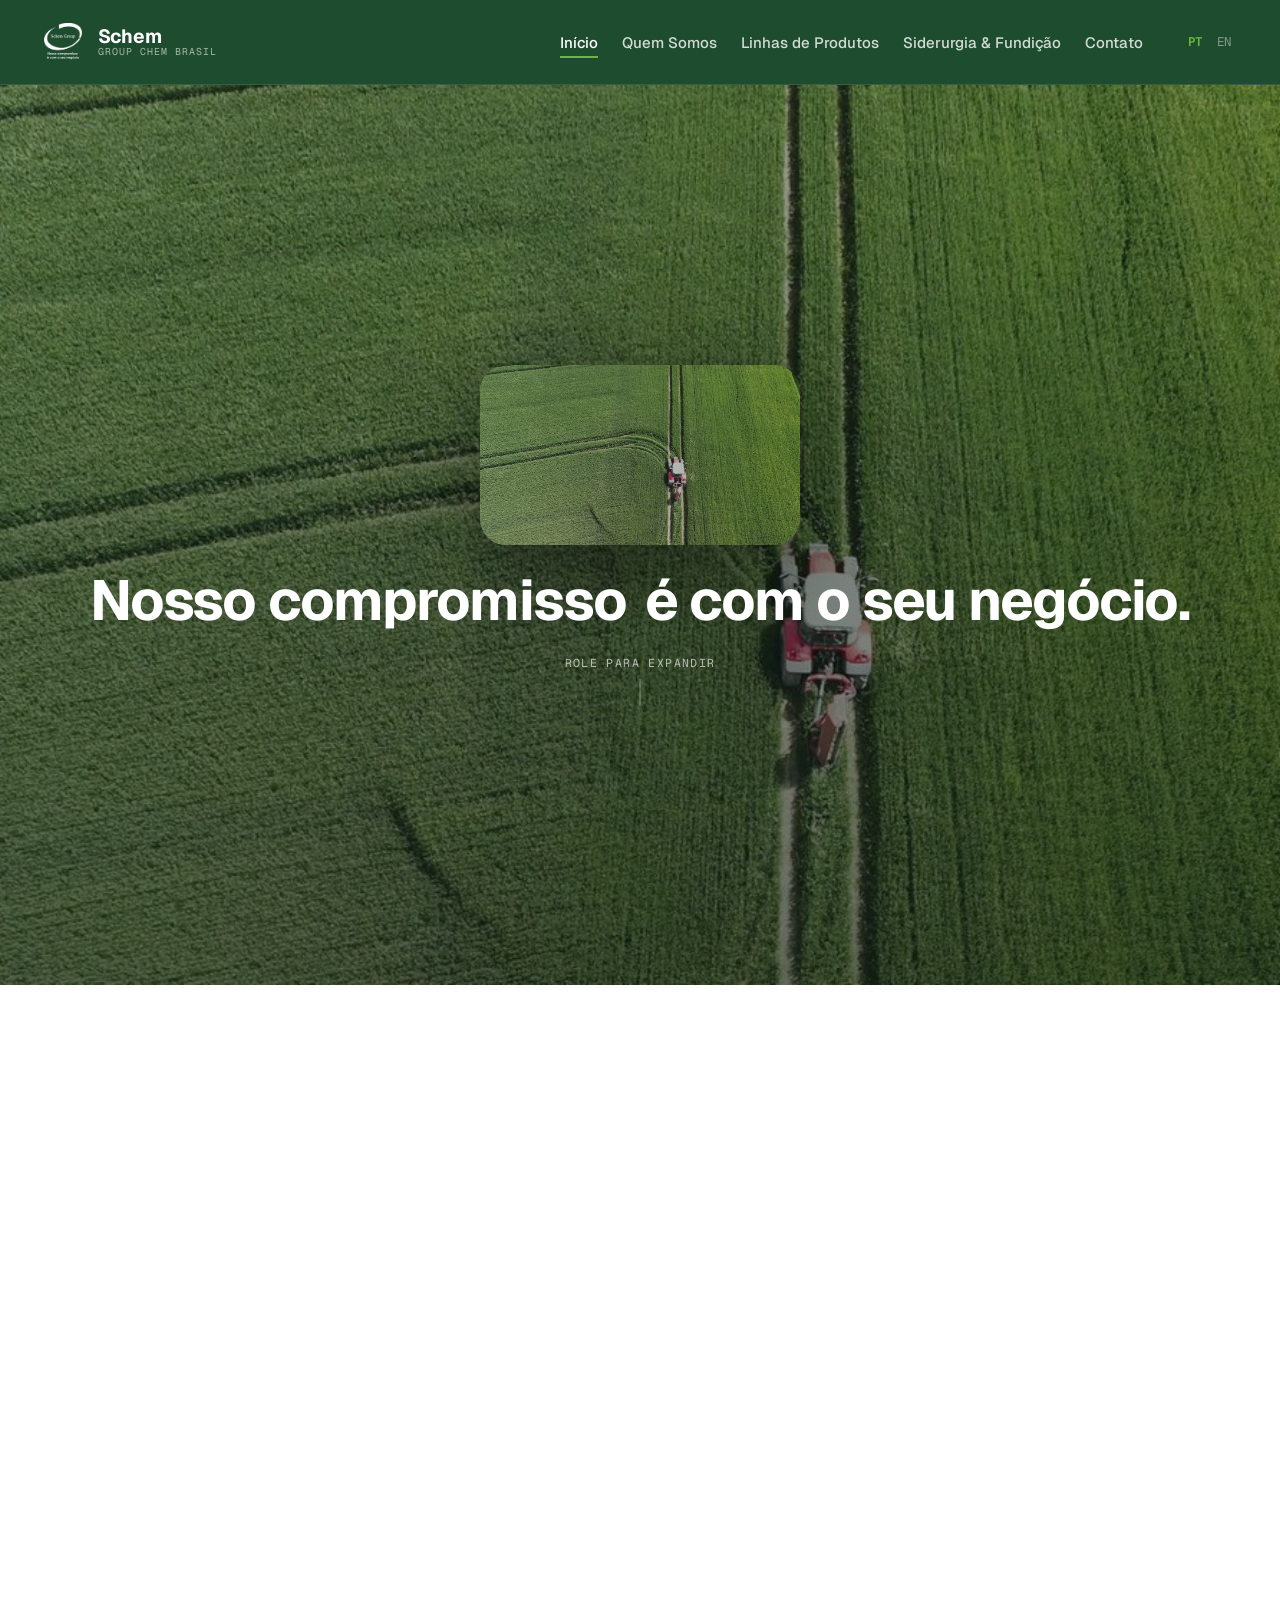
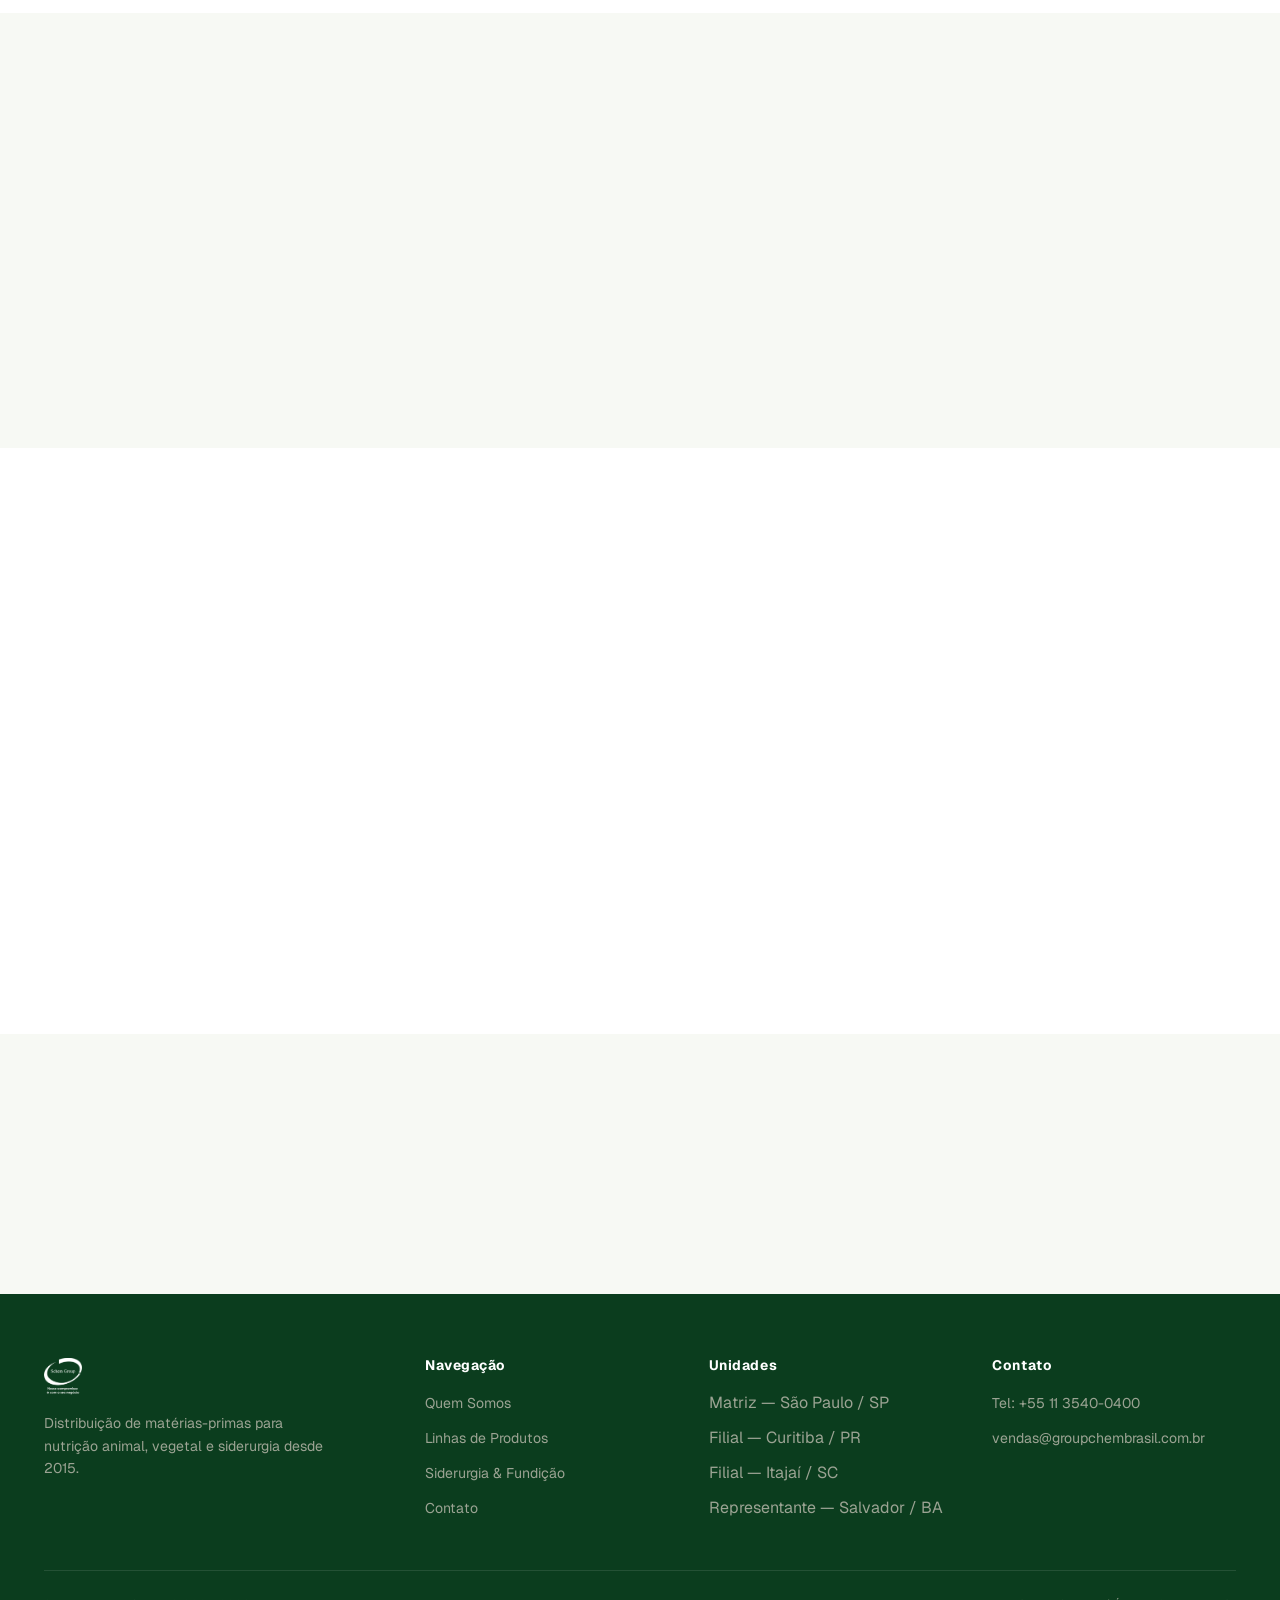
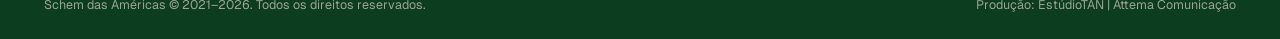
==== commit c88d29f2: "Rebrand to dark green + Geist, replace home hero with scroll-expand tractor video Visual identity: h" ====
--- a/index.html
+++ b/index.html
@@ -21,7 +21,7 @@
 <meta name="twitter:image" content="https://jgdini.github.io/schem-chemicals-site/assets/img/schem-icon.png">
 <link rel="preconnect" href="https://fonts.googleapis.com">
 <link rel="preconnect" href="https://fonts.gstatic.com" crossorigin>
-<link href="https://fonts.googleapis.com/css2?family=Public+Sans:wght@400;500;600;700&amp;family=Sora:wght@600;700;800&amp;family=IBM+Plex+Mono:wght@400;500&amp;display=swap" rel="stylesheet">
+<link href="https://fonts.googleapis.com/css2?family=Geist:wght@400;500;600;700;800&amp;family=Geist+Mono:wght@400;500&amp;display=swap" rel="stylesheet">
 <link rel="stylesheet" href="assets/css/style.css">
 </head>
 <body>
@@ -50,16 +50,29 @@
 
 <main id="main">
 
-  <section class="hero">
-    <div class="hero__bg" aria-hidden="true"></div>
-    <div class="hero__field" aria-hidden="true"></div>
-    <div class="container hero__content">
-      <span class="eyebrow hero__kicker">Distribuição de matérias-primas desde 2015</span>
-      <h1>Nosso compromisso é com o seu negócio.</h1>
-      <p>Da nutrição animal e vegetal à siderurgia e fundição, levamos matérias-primas de alta qualidade a mais de 4 mil clientes no Brasil e no exterior.</p>
+  <section class="hero-expand" data-hero-expand>
+    <div class="hero-expand__bg" aria-hidden="true"></div>
+    <div class="hero-expand__stage">
+      <div class="hero-expand__media" data-hero-media>
+        <video class="hero-expand__video" src="assets/video/hero-tractor.mp4" poster="assets/img/hero-tractor-poster.jpg" autoplay muted loop playsinline preload="auto" disablepictureinpicture disableremoteplayback></video>
+        <div class="hero-expand__media-scrim" aria-hidden="true"></div>
+      </div>
+      <h1 class="hero-expand__title">
+        <span class="hero-expand__word hero-expand__word--left">Nosso compromisso</span>
+        <span class="hero-expand__word hero-expand__word--right">é com o seu negócio.</span>
+      </h1>
+      <span class="hero-expand__hint" aria-hidden="true">Role para expandir</span>
+    </div>
+  </section>
+
+  <section class="section hero-expand__content" data-hero-expand-content>
+    <noscript><style>.hero-expand__content{opacity:1;}</style></noscript>
+    <div class="container" style="max-width: 46rem;">
+      <span class="eyebrow">Distribuição de matérias-primas desde 2015</span>
+      <p style="color: var(--ink-500); margin-top: var(--sp-2); font-size: 1.1rem; max-width: 46ch;">Da nutrição animal e vegetal à siderurgia e fundição, levamos matérias-primas de alta qualidade a mais de 4 mil clientes no Brasil e no exterior.</p>
       <div class="hero__actions">
         <a class="btn btn--green" href="produtos.html">Ver linhas de produtos</a>
-        <a class="btn btn--ghost-dark" href="contato.html">Fale com um especialista</a>
+        <a class="btn btn--ghost" href="contato.html">Fale com um especialista</a>
       </div>
     </div>
   </section>
@@ -179,5 +192,6 @@
 </footer>
 
 <script src="assets/js/main.js"></script>
+<script src="assets/js/hero-expand.js"></script>
 </body>
 </html>
--- a/assets/css/style.css
+++ b/assets/css/style.css
@@ -31,9 +31,9 @@
   --paper-100: #eef2e7;
   --paper-200: #e2e9d9;
 
-  --font-display: "Sora", "Arial", sans-serif;
-  --font-body: "Public Sans", "Verdana", sans-serif;
-  --font-mono: "IBM Plex Mono", monospace;
+  --font-display: "Geist", "Arial", sans-serif;
+  --font-body: "Geist", "Verdana", sans-serif;
+  --font-mono: "Geist Mono", monospace;
 
   --fs-h1: clamp(2.4rem, 4.4vw, 4rem);
   --fs-h2: clamp(1.7rem, 2.6vw, 2.4rem);
@@ -151,41 +151,41 @@
 /* ---- Header ---- */
 .site-header {
   position: sticky; top: 0; z-index: 100;
-  background: rgba(255, 255, 255, 0.88);
+  background: rgba(11, 61, 30, 0.92);
   backdrop-filter: blur(14px);
-  border-bottom: 1px solid var(--paper-200);
+  border-bottom: 1px solid rgba(255, 255, 255, 0.1);
 }
 .site-header .container {
   display: flex; align-items: center; justify-content: space-between;
   height: 84px;
 }
 .brand { display: flex; align-items: center; gap: var(--sp-2); }
-.brand__icon { height: 38px; width: auto; }
+.brand__icon { height: 38px; width: auto; filter: brightness(0) invert(1); }
 .brand__name { display: flex; flex-direction: column; line-height: 1.05; }
-.brand__name strong { font-family: var(--font-display); font-size: 1.2rem; color: var(--ink-900); font-weight: 700; letter-spacing: -0.01em; }
-.brand__name span { font-family: var(--font-mono); font-size: 0.62rem; letter-spacing: 0.1em; color: var(--ink-500); text-transform: uppercase; }
+.brand__name strong { font-family: var(--font-display); font-size: 1.2rem; color: #fff; font-weight: 700; letter-spacing: -0.01em; }
+.brand__name span { font-family: var(--font-mono); font-size: 0.62rem; letter-spacing: 0.1em; color: rgba(255, 255, 255, 0.6); text-transform: uppercase; }
 .main-nav { display: flex; align-items: center; gap: var(--sp-4); }
 .main-nav__links { display: flex; gap: var(--sp-3); }
 .main-nav__links a {
-  color: var(--ink-700); font-weight: 500; font-size: 0.94rem;
+  color: rgba(255, 255, 255, 0.8); font-weight: 500; font-size: 0.94rem;
   position: relative; padding: 0.3em 0;
 }
 .main-nav__links a::after {
   content: ""; position: absolute; left: 0; right: 100%; bottom: -2px; height: 2px;
-  background: var(--green-500); transition: right 0.25s var(--ease-out);
+  background: var(--green-400); transition: right 0.25s var(--ease-out);
 }
 .main-nav__links a:hover::after, .main-nav__links a.is-active::after { right: 0; }
-.main-nav__links a.is-active { color: var(--green-600); }
+.main-nav__links a.is-active { color: #fff; }
 .nav-lang { display: flex; gap: 0.4em; font-family: var(--font-mono); font-size: 0.78rem; }
-.nav-lang a { color: var(--ink-300); padding: 0.2em 0.4em; }
-.nav-lang a.is-active { color: var(--green-600); font-weight: 600; }
+.nav-lang a { color: rgba(255, 255, 255, 0.45); padding: 0.2em 0.4em; }
+.nav-lang a.is-active { color: var(--green-400); font-weight: 600; }
 .nav-toggle {
   display: none; width: 42px; height: 42px; border-radius: var(--radius-sm);
-  border: 1px solid var(--paper-200); background: #fff; cursor: pointer;
+  border: 1px solid rgba(255, 255, 255, 0.25); background: transparent; cursor: pointer;
   position: relative;
 }
 .nav-toggle span, .nav-toggle::before, .nav-toggle::after {
-  content: ""; position: absolute; left: 11px; right: 11px; height: 2px; background: var(--ink-900);
+  content: ""; position: absolute; left: 11px; right: 11px; height: 2px; background: #fff;
   transition: transform 0.25s var(--ease-out), opacity 0.25s var(--ease-out);
 }
 .nav-toggle::before { top: 15px; }
@@ -199,7 +199,7 @@
   .main-nav__links, .nav-lang { display: none; }
   .site-header.is-open .main-nav {
     position: absolute; top: 84px; left: 0; right: 0;
-    background: #fff; border-bottom: 1px solid var(--paper-200);
+    background: var(--green-800); border-bottom: 1px solid rgba(255, 255, 255, 0.1);
     flex-direction: column; align-items: flex-start; padding: var(--sp-3);
     box-shadow: var(--shadow-md);
   }
@@ -210,29 +210,29 @@
   .nav-toggle { display: block; }
 }
 
-/* ---- Hero (aerial field photo, slow drone-zoom loop) ---- */
+/* ---- Hero (aerial field photo, drone-zoom loop) ---- */
 .hero {
   position: relative;
   overflow: hidden;
-  background: #1a2f1c;
+  background: var(--green-800);
   padding: var(--sp-6) 0 var(--sp-5);
 }
 .hero__bg {
   position: absolute; inset: 0;
   background: url("../img/hero-field.jpg") no-repeat center 52%;
   background-size: cover;
-  animation: heroZoom 22s ease-in-out infinite alternate;
+  animation: heroZoom 9s ease-in-out infinite alternate;
   will-change: transform;
 }
 @keyframes heroZoom {
   from { transform: scale(1); }
-  to { transform: scale(1.12); }
+  to { transform: scale(1.16); }
 }
 .hero__field {
   position: absolute; inset: 0;
   background:
-    linear-gradient(100deg, rgba(8, 24, 13, 0.86) 0%, rgba(8, 24, 13, 0.58) 42%, rgba(8, 24, 13, 0.22) 72%, rgba(8, 24, 13, 0.1) 100%),
-    linear-gradient(180deg, rgba(8, 24, 13, 0.25) 0%, rgba(8, 24, 13, 0) 30%, rgba(8, 24, 13, 0.35) 100%);
+    linear-gradient(100deg, rgba(11, 61, 30, 0.88) 0%, rgba(11, 61, 30, 0.62) 42%, rgba(11, 61, 30, 0.26) 72%, rgba(11, 61, 30, 0.12) 100%),
+    linear-gradient(180deg, rgba(9, 45, 22, 0.3) 0%, rgba(9, 45, 22, 0) 30%, rgba(9, 45, 22, 0.4) 100%);
   pointer-events: none;
 }
 .hero__content { position: relative; max-width: 46rem; }
@@ -244,7 +244,7 @@
 
 .page-hero {
   position: relative; overflow: hidden;
-  background: #1a2f1c;
+  background: var(--green-800);
   padding: calc(var(--sp-6) - 1.5rem) 0 var(--sp-5);
 }
 .page-hero__content { position: relative; max-width: 44rem; }
@@ -252,6 +252,79 @@
 .breadcrumb { font-family: var(--font-mono); font-size: 0.78rem; color: rgba(255, 255, 255, 0.55); display: block; margin-bottom: var(--sp-2); }
 .breadcrumb a { color: rgba(255, 255, 255, 0.88); }
 .page-hero__content p { color: rgba(255, 255, 255, 0.85); margin-top: var(--sp-2); max-width: 56ch; font-size: 1.02rem; }
+
+/* ---- Hero expand (home only: scroll-driven video reveal) ---- */
+.hero-expand {
+  position: relative;
+  min-height: 100vh; min-height: 100dvh;
+  overflow: hidden;
+  background: var(--green-800);
+  display: flex; align-items: center; justify-content: center;
+}
+.hero-expand__bg {
+  position: absolute; inset: 0;
+  background: url("../img/hero-tractor-poster.jpg") no-repeat center;
+  background-size: cover;
+  transition: opacity 0.1s linear;
+}
+.hero-expand__bg::after {
+  content: ""; position: absolute; inset: 0;
+  background: linear-gradient(180deg, rgba(8, 24, 13, 0.35) 0%, rgba(8, 24, 13, 0.6) 100%);
+}
+.hero-expand__stage {
+  position: relative; z-index: 1;
+  width: 100%; height: 100%;
+  display: flex; flex-direction: column; align-items: center; justify-content: center;
+  gap: var(--sp-3);
+  padding: var(--sp-4) var(--sp-3) 7rem;
+}
+.hero-expand__media {
+  position: relative;
+  width: 320px;
+  aspect-ratio: 16 / 9;
+  max-width: 94vw;
+  border-radius: var(--radius-lg);
+  overflow: hidden;
+  box-shadow: 0 30px 90px rgba(0, 0, 0, 0.45);
+  will-change: width;
+}
+.hero-expand__video { width: 100%; height: 100%; object-fit: cover; display: block; }
+.hero-expand__media-scrim { position: absolute; inset: 0; background: rgba(8, 24, 13, 0.25); pointer-events: none; }
+.hero-expand__title {
+  position: relative; z-index: 1;
+  display: flex; flex-wrap: wrap; gap: 0.32em; justify-content: center;
+  color: #fff; text-align: center;
+  font-size: var(--fs-h1); font-family: var(--font-display); font-weight: 700; letter-spacing: -0.02em;
+  margin: 0;
+}
+.hero-expand__word { display: inline-block; }
+.hero-expand__hint {
+  position: absolute; bottom: var(--sp-4); left: 50%; transform: translateX(-50%);
+  display: flex; flex-direction: column; align-items: center; gap: 0.5em;
+  color: rgba(255, 255, 255, 0.65); font-family: var(--font-mono); font-size: 0.72rem;
+  letter-spacing: 0.12em; text-transform: uppercase;
+  transition: opacity 0.3s var(--ease-out);
+}
+.hero-expand__hint::after {
+  content: ""; width: 1px; height: 26px; background: rgba(255, 255, 255, 0.4);
+  animation: heroHintPulse 1.6s ease-in-out infinite;
+}
+@keyframes heroHintPulse {
+  0%, 100% { opacity: 0.25; transform: scaleY(0.6); }
+  50% { opacity: 1; transform: scaleY(1); }
+}
+.hero-expand.is-expanded .hero-expand__hint { opacity: 0; pointer-events: none; }
+
+.hero-expand__content { opacity: 0; transition: opacity 0.6s var(--ease-out); }
+.hero-expand__content.is-visible { opacity: 1; }
+
+@media (max-width: 760px) {
+  .hero-expand__title { font-size: clamp(1.7rem, 7.5vw, 2.5rem); }
+}
+@media (prefers-reduced-motion: reduce) {
+  .hero-expand__word { transform: none !important; }
+  .hero-expand__hint { display: none; }
+}
 
 /* ---- Sections ---- */
 .section { padding: var(--sp-5) 0; }
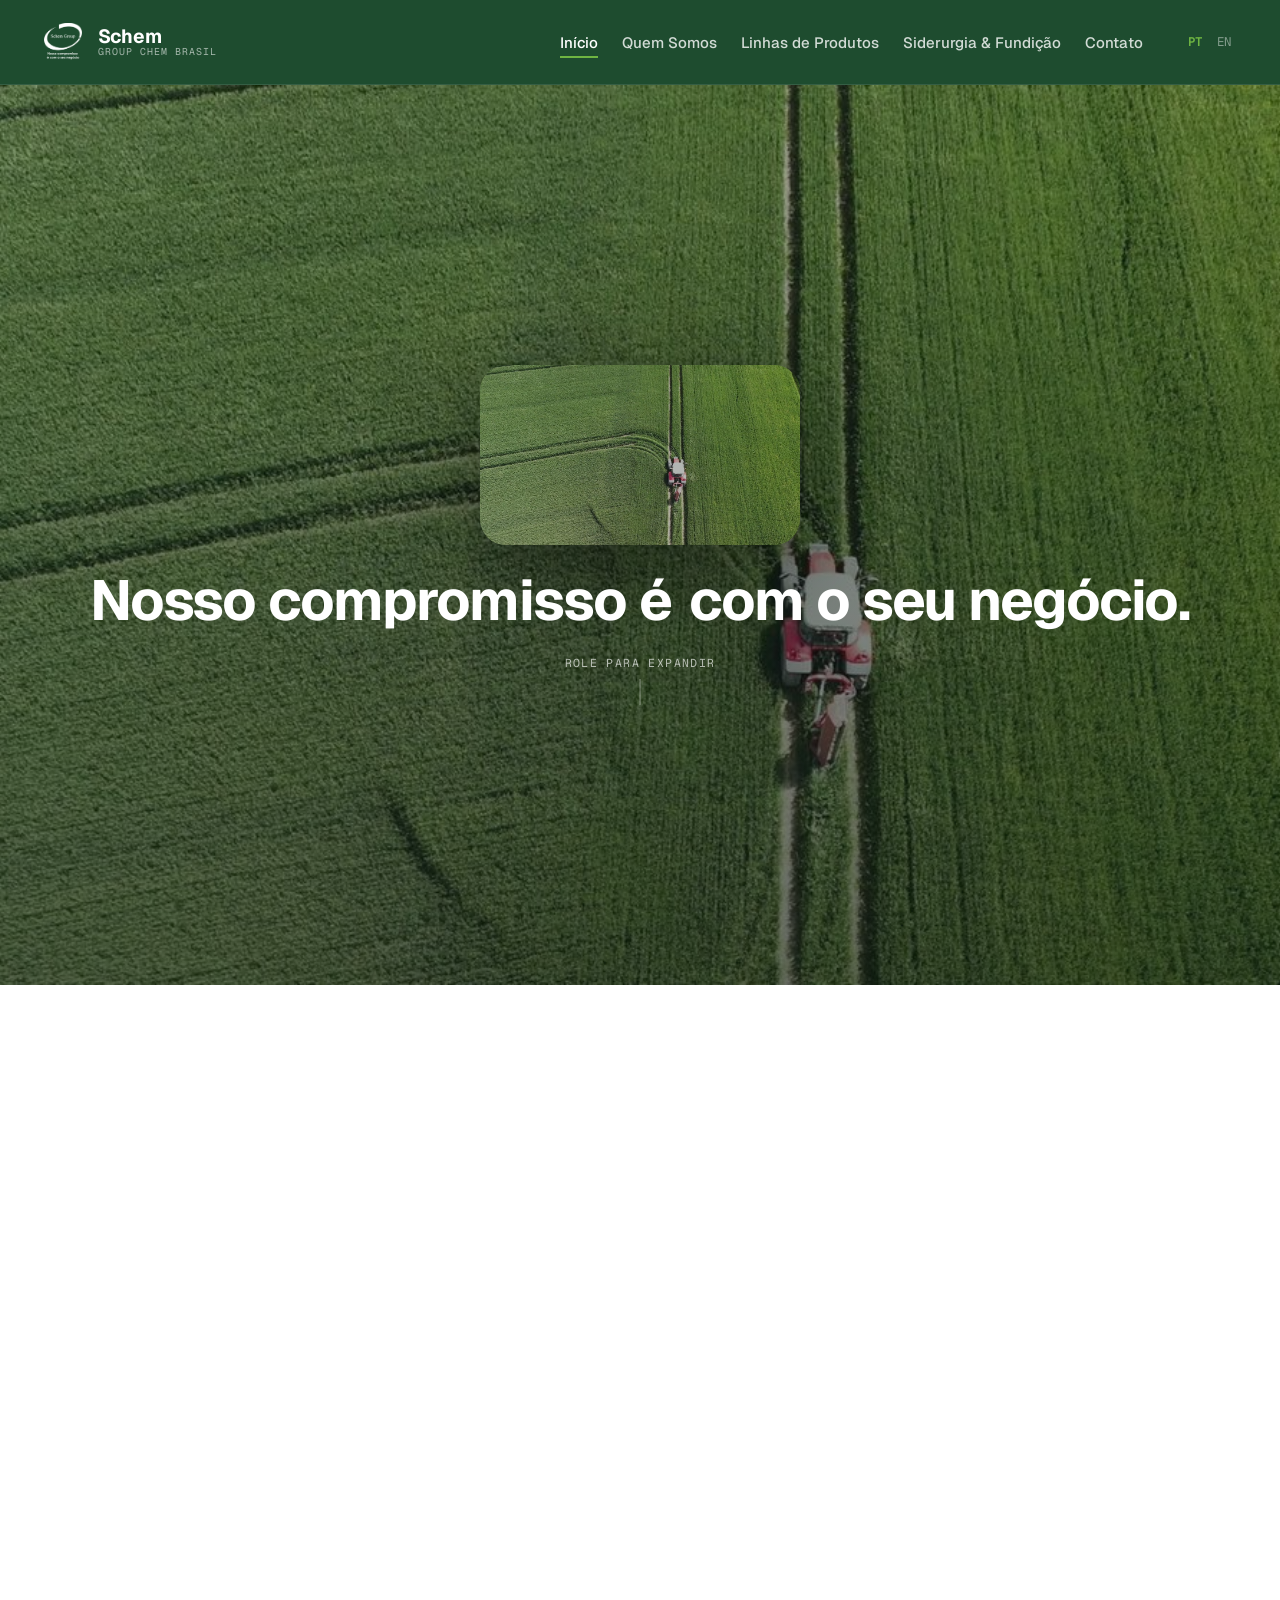
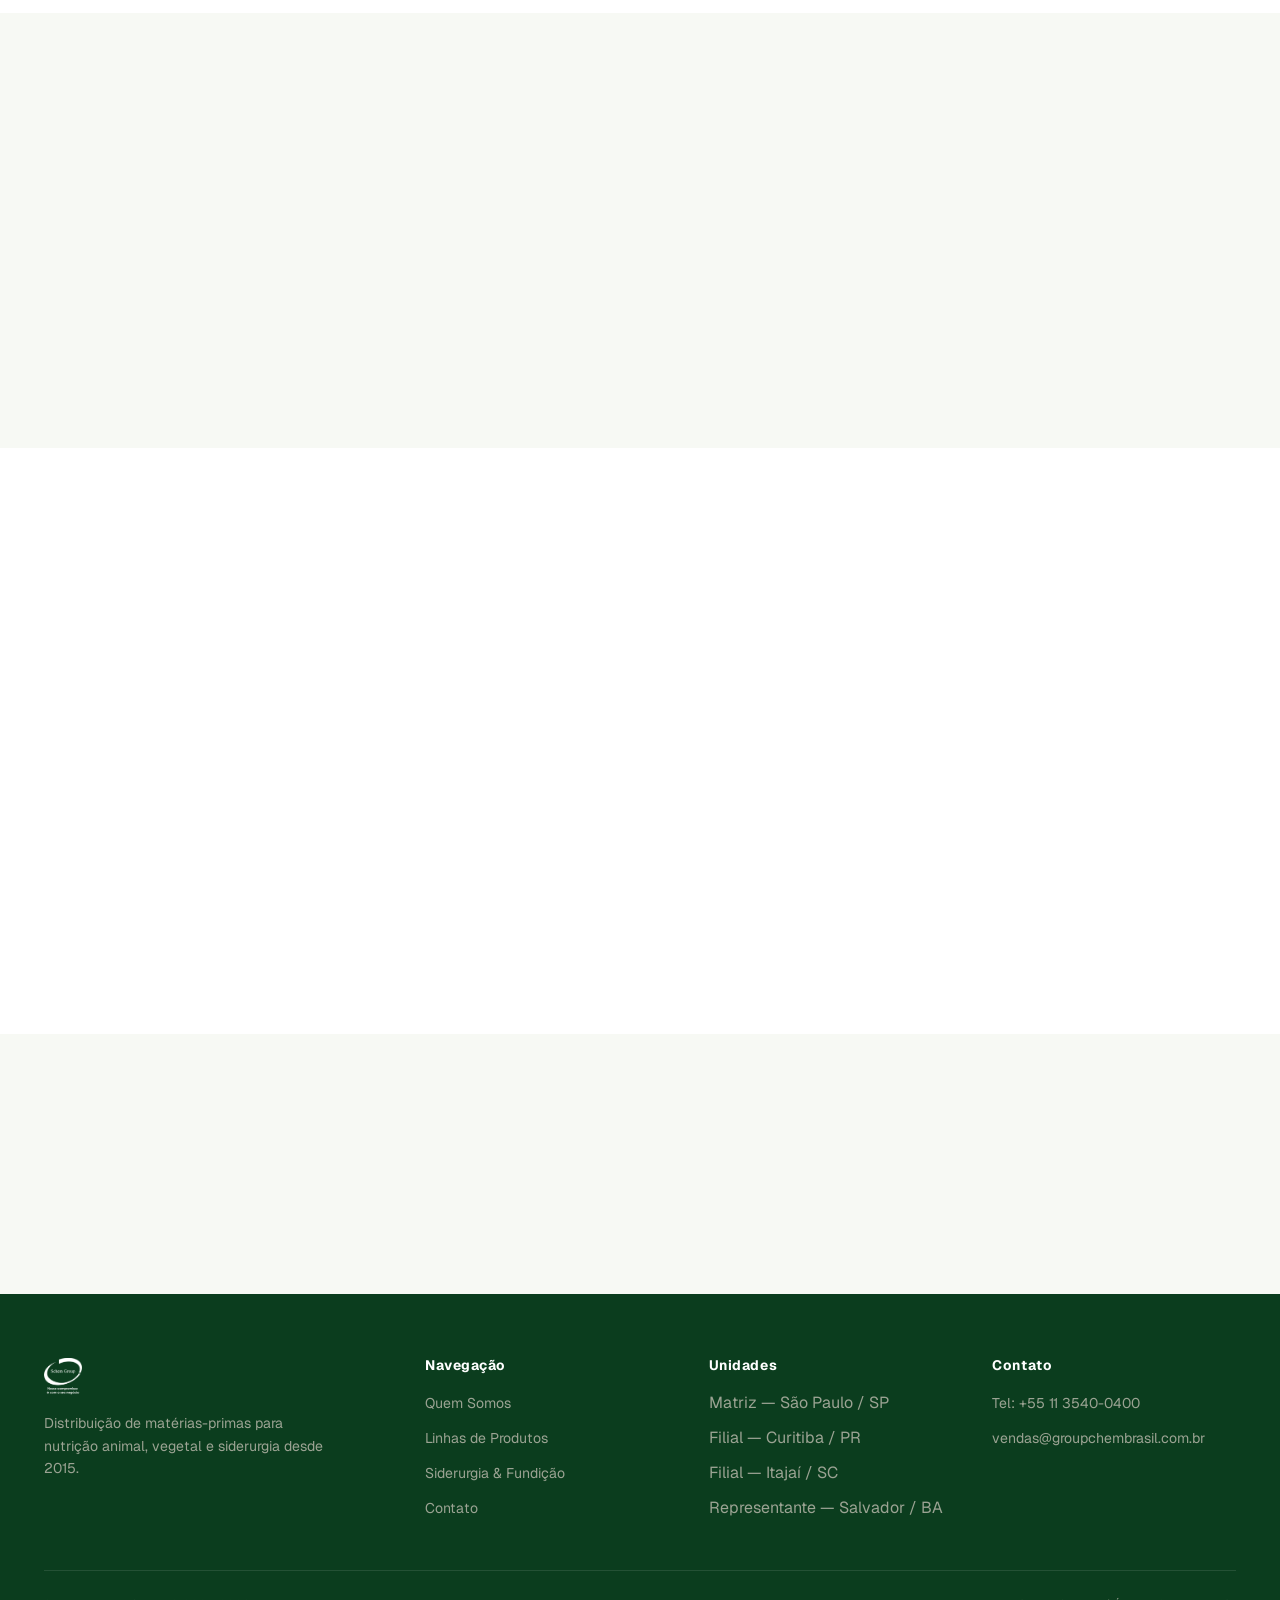
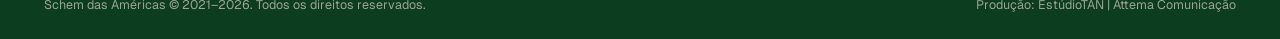
==== commit 186774d6: "Move hero title split point after the linking verb "Nosso compromisso" / "é com o seu negócio." read" ====
--- a/index.html
+++ b/index.html
@@ -58,8 +58,8 @@
         <div class="hero-expand__media-scrim" aria-hidden="true"></div>
       </div>
       <h1 class="hero-expand__title">
-        <span class="hero-expand__word hero-expand__word--left">Nosso compromisso</span>
-        <span class="hero-expand__word hero-expand__word--right">é com o seu negócio.</span>
+        <span class="hero-expand__word hero-expand__word--left">Nosso compromisso é</span>
+        <span class="hero-expand__word hero-expand__word--right">com o seu negócio.</span>
       </h1>
       <span class="hero-expand__hint" aria-hidden="true">Role para expandir</span>
     </div>
--- a/assets/css/style.css
+++ b/assets/css/style.css
@@ -283,6 +283,7 @@
   width: 320px;
   aspect-ratio: 16 / 9;
   max-width: 94vw;
+  max-height: 52vh;
   border-radius: var(--radius-lg);
   overflow: hidden;
   box-shadow: 0 30px 90px rgba(0, 0, 0, 0.45);
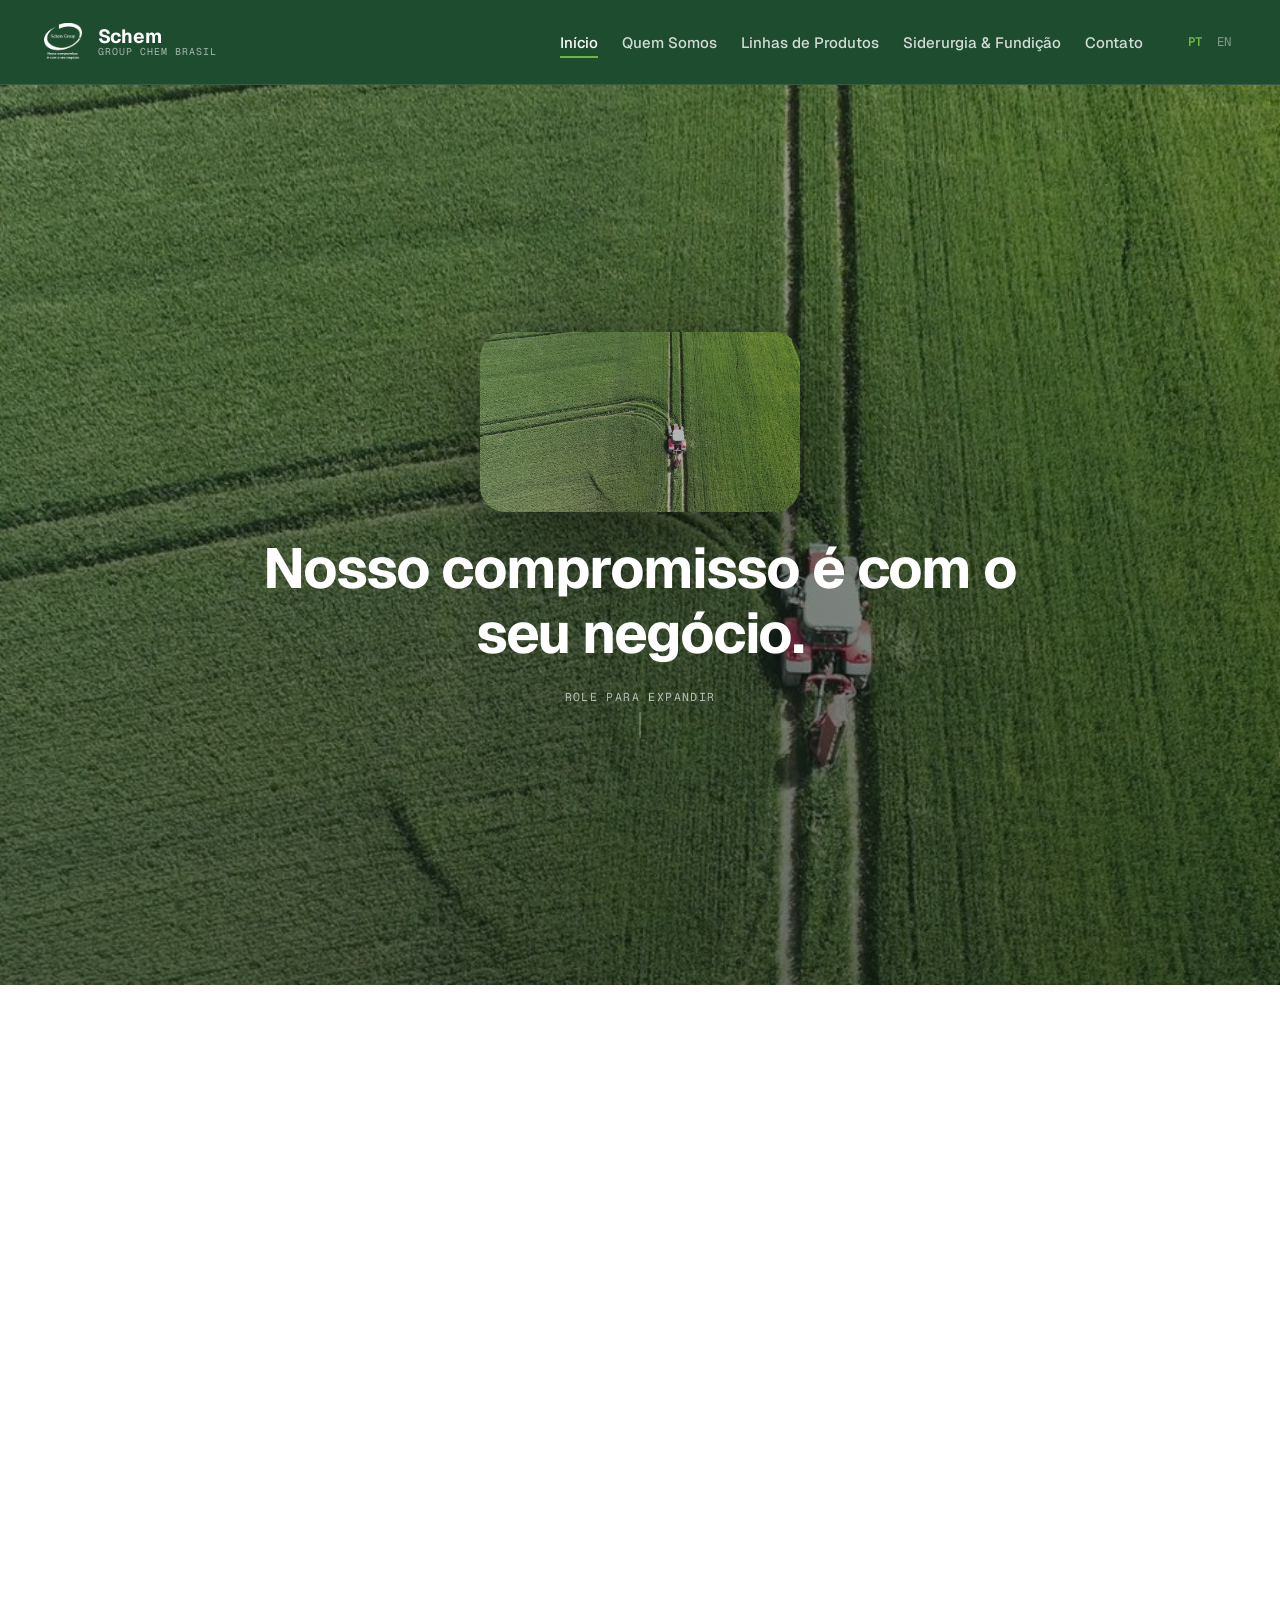
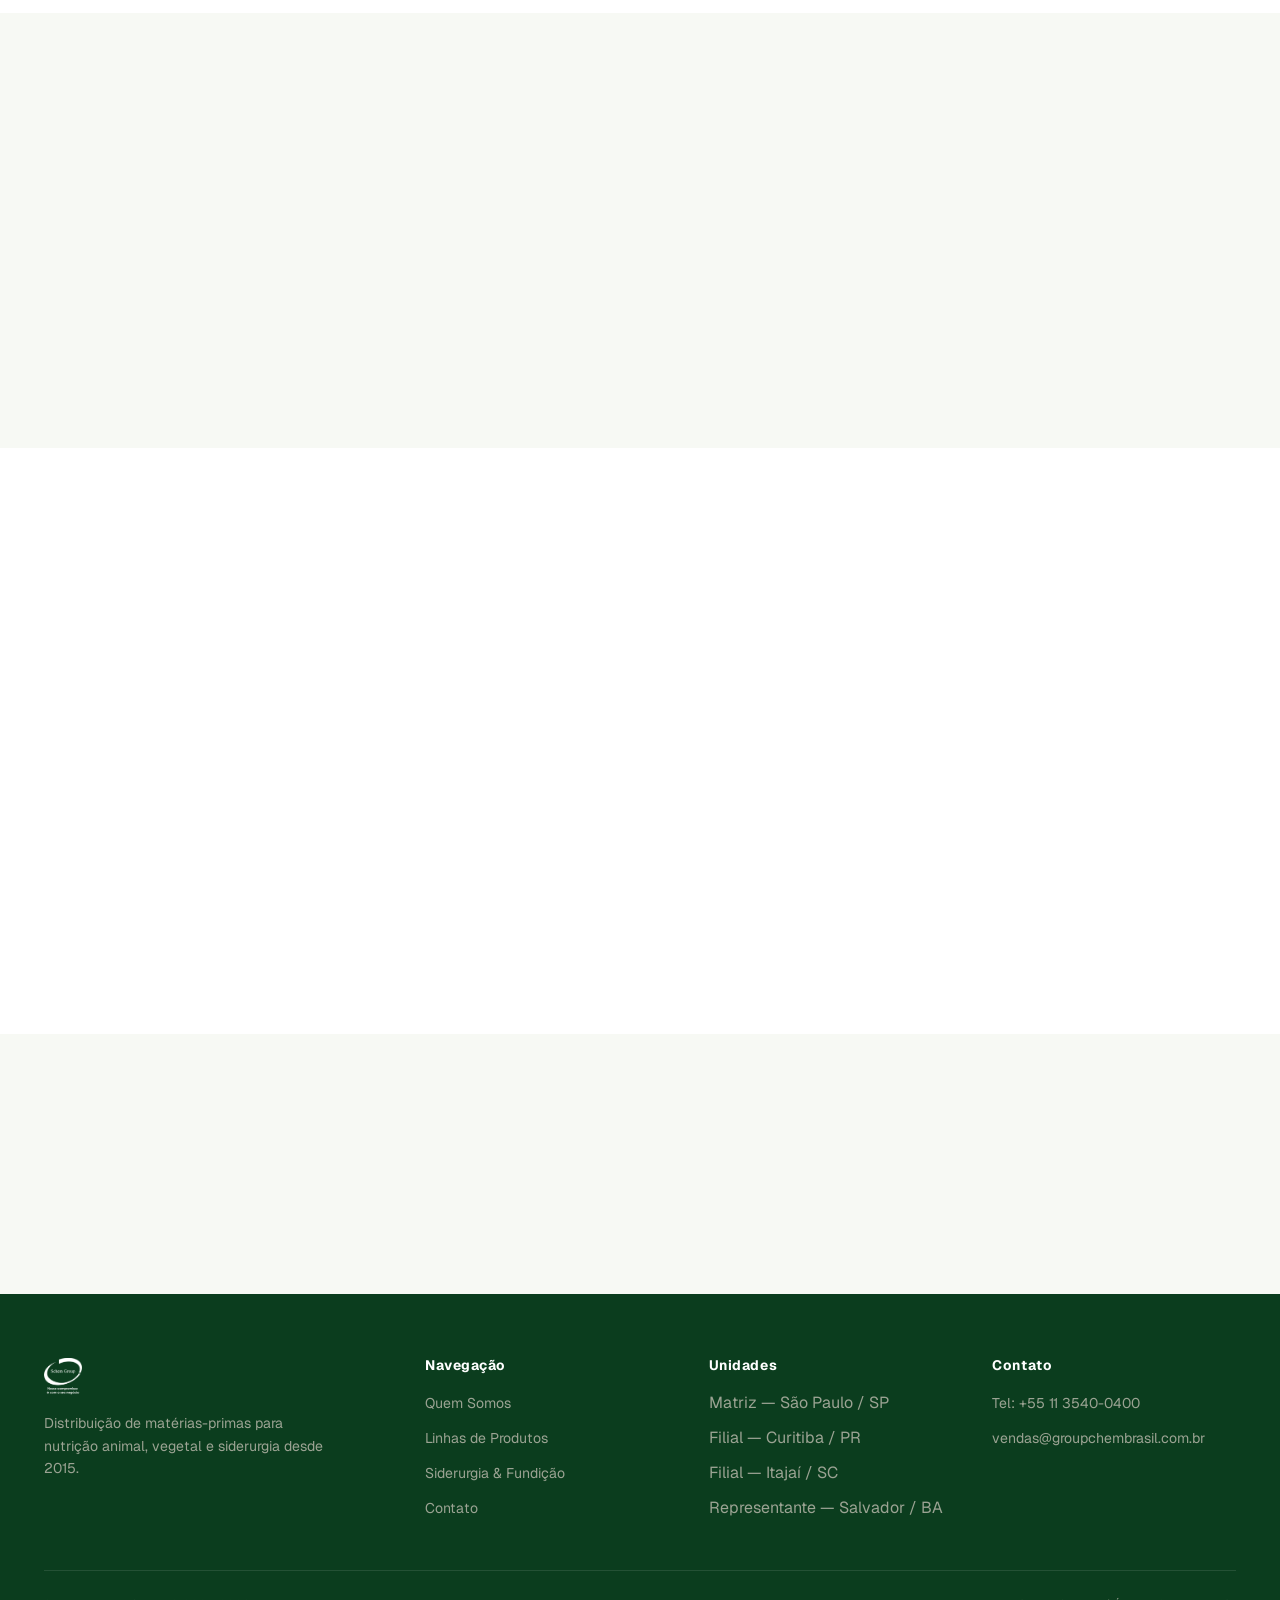
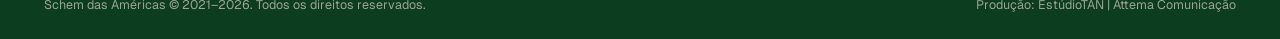
==== commit 9788e8f1: "Stop splitting the hero title apart on scroll The sliding-halves effect kept reading as a broken sen" ====
--- a/index.html
+++ b/index.html
@@ -57,10 +57,7 @@
         <video class="hero-expand__video" src="assets/video/hero-tractor.mp4" poster="assets/img/hero-tractor-poster.jpg" autoplay muted loop playsinline preload="auto" disablepictureinpicture disableremoteplayback></video>
         <div class="hero-expand__media-scrim" aria-hidden="true"></div>
       </div>
-      <h1 class="hero-expand__title">
-        <span class="hero-expand__word hero-expand__word--left">Nosso compromisso é</span>
-        <span class="hero-expand__word hero-expand__word--right">com o seu negócio.</span>
-      </h1>
+      <h1 class="hero-expand__title">Nosso compromisso é com o seu negócio.</h1>
       <span class="hero-expand__hint" aria-hidden="true">Role para expandir</span>
     </div>
   </section>
--- a/assets/css/style.css
+++ b/assets/css/style.css
@@ -293,12 +293,12 @@
 .hero-expand__media-scrim { position: absolute; inset: 0; background: rgba(8, 24, 13, 0.25); pointer-events: none; }
 .hero-expand__title {
   position: relative; z-index: 1;
-  display: flex; flex-wrap: wrap; gap: 0.32em; justify-content: center;
+  max-width: 22ch;
   color: #fff; text-align: center;
   font-size: var(--fs-h1); font-family: var(--font-display); font-weight: 700; letter-spacing: -0.02em;
+  line-height: 1.15;
   margin: 0;
 }
-.hero-expand__word { display: inline-block; }
 .hero-expand__hint {
   position: absolute; bottom: var(--sp-4); left: 50%; transform: translateX(-50%);
   display: flex; flex-direction: column; align-items: center; gap: 0.5em;
@@ -323,7 +323,6 @@
   .hero-expand__title { font-size: clamp(1.7rem, 7.5vw, 2.5rem); }
 }
 @media (prefers-reduced-motion: reduce) {
-  .hero-expand__word { transform: none !important; }
   .hero-expand__hint { display: none; }
 }
 
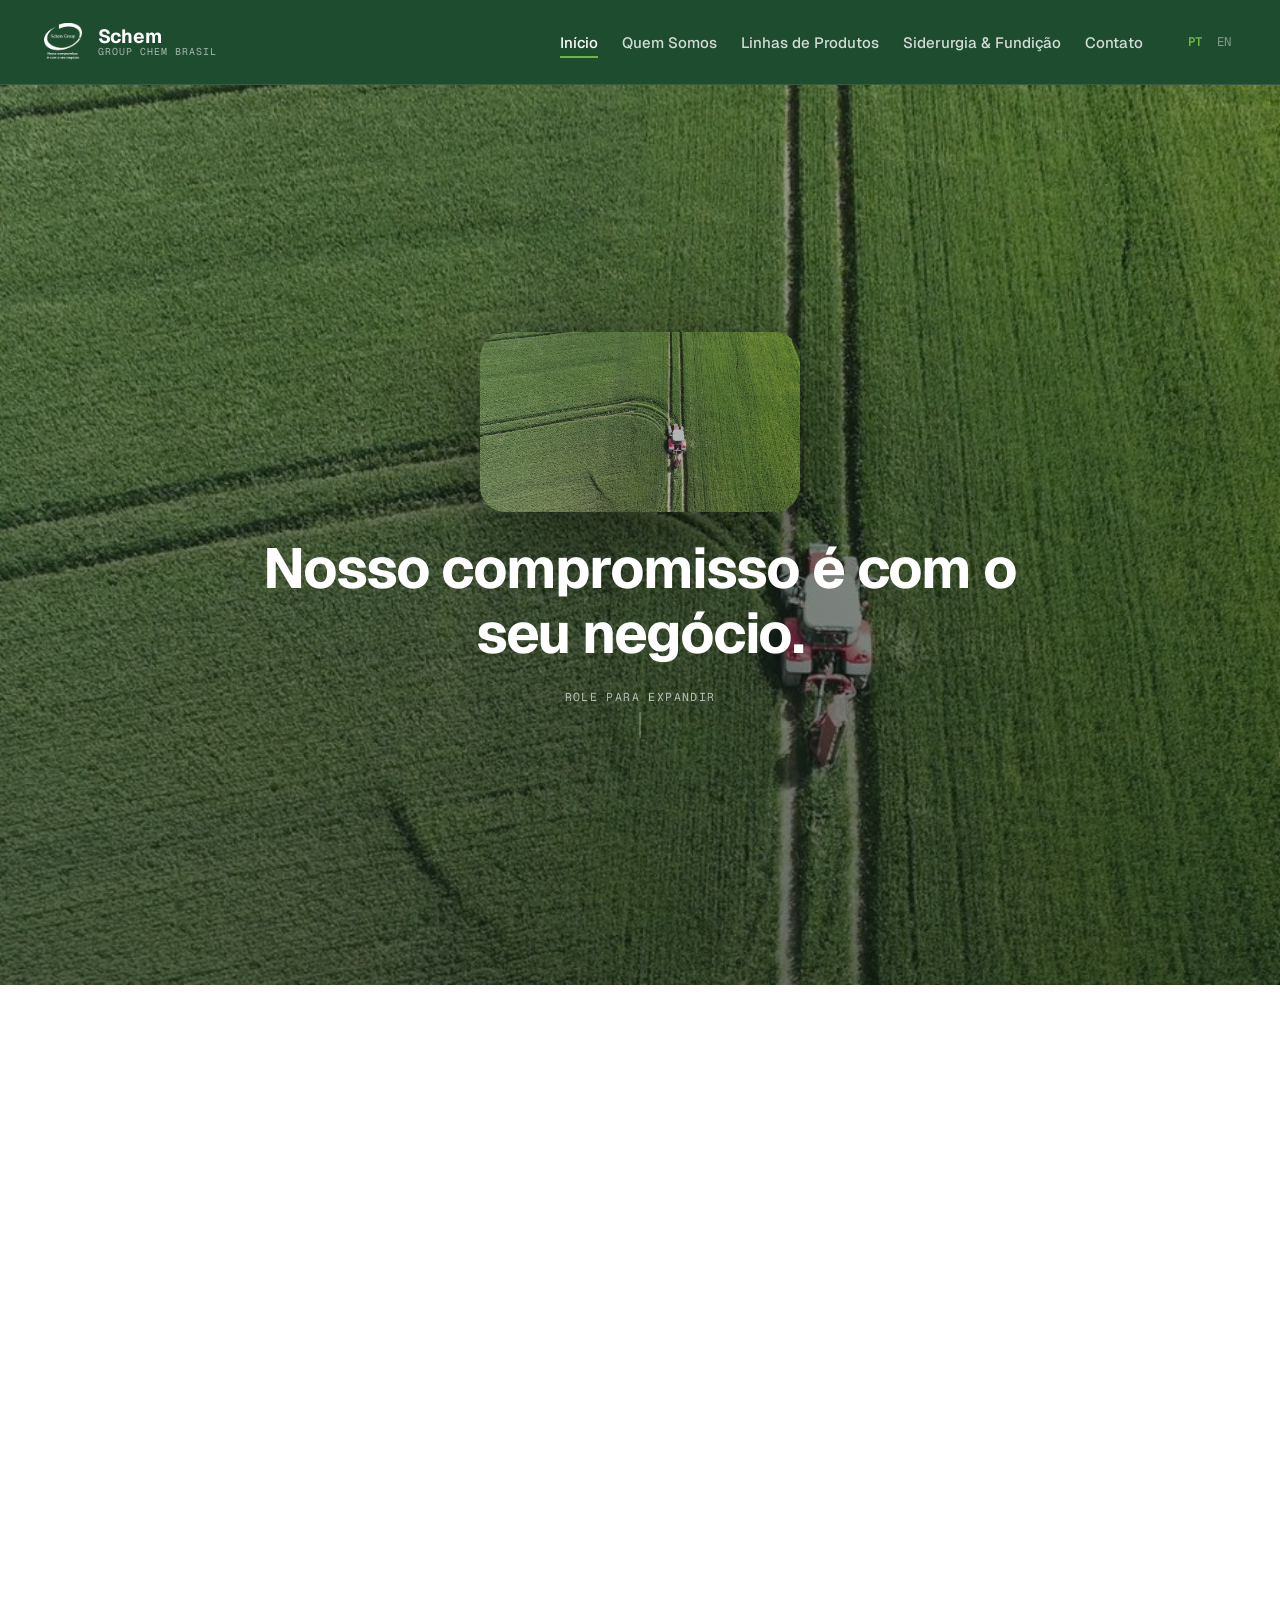
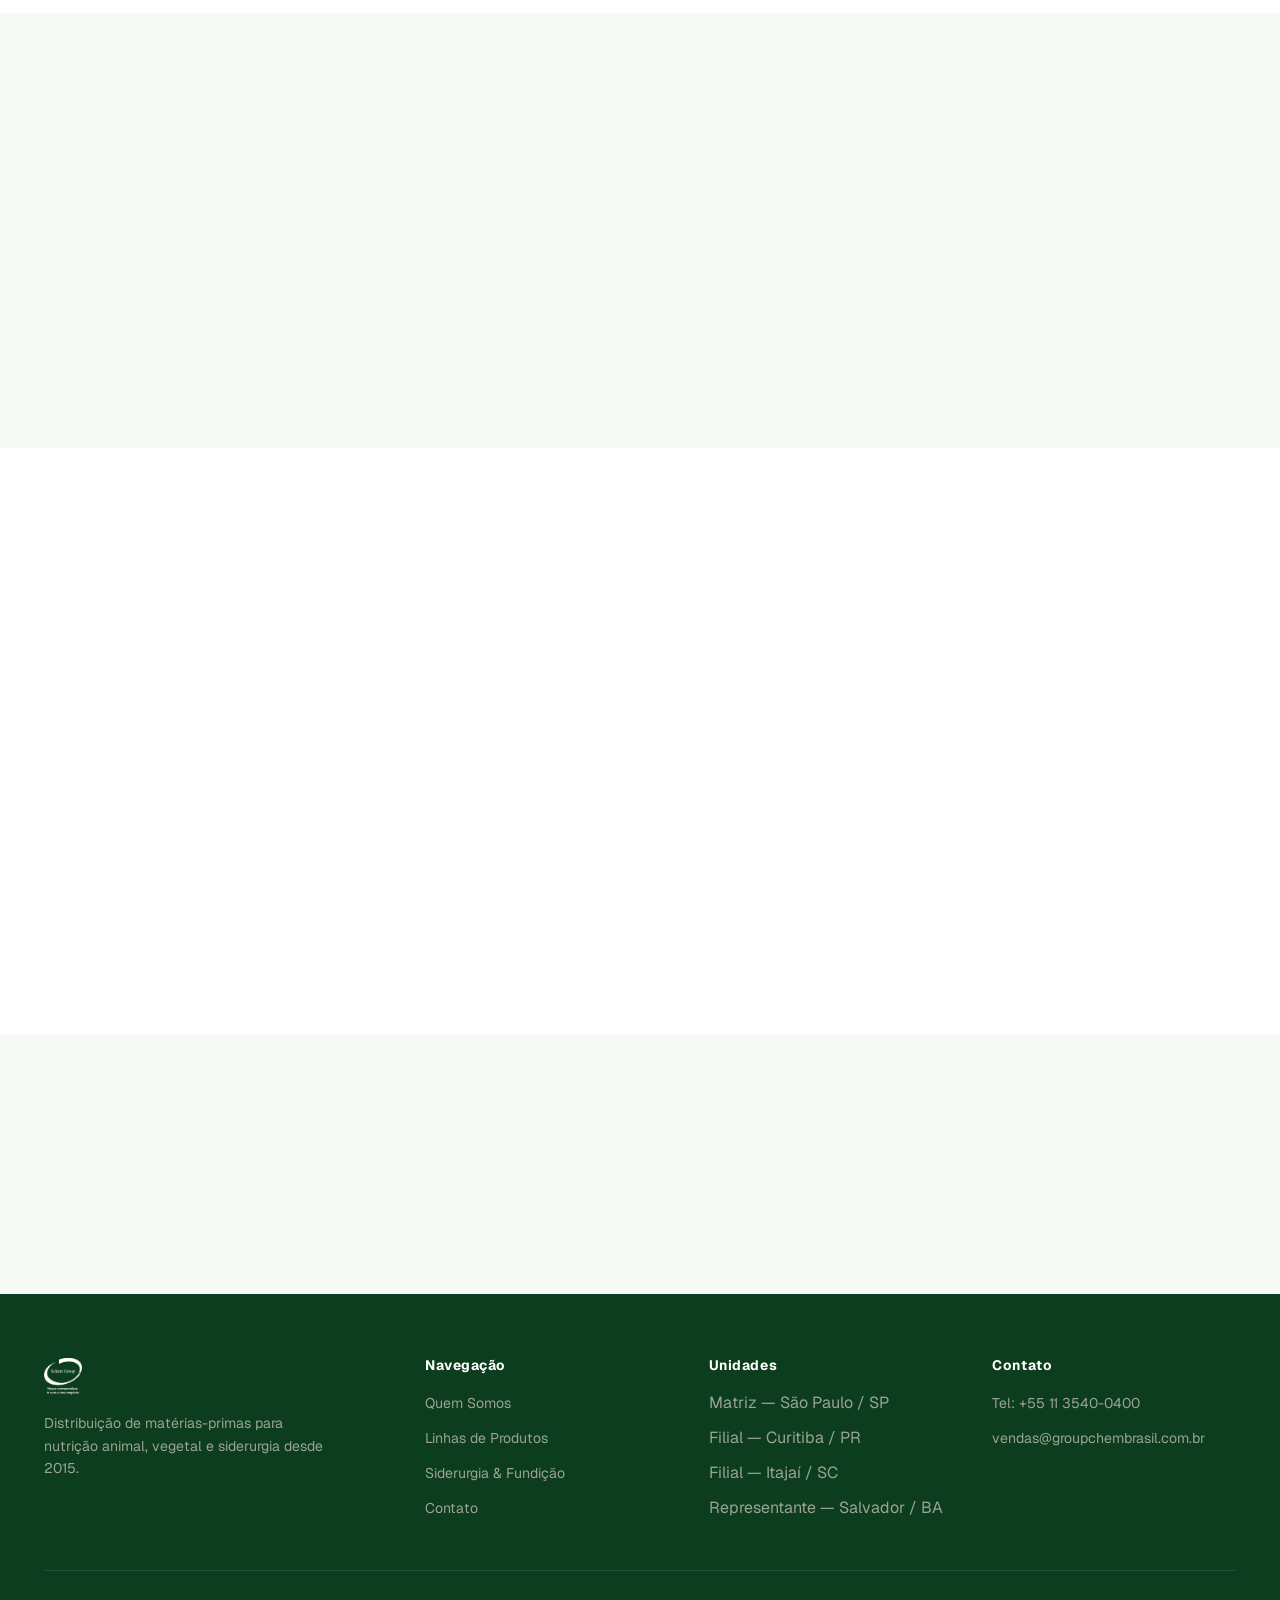
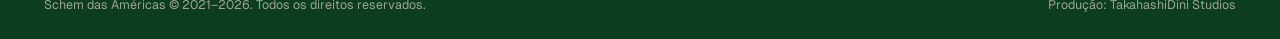
==== commit a561d463: "Update footer production credit to TakahashiDini Studios" ====
--- a/index.html
+++ b/index.html
@@ -183,7 +183,7 @@
     </div>
     <div class="footer-bottom">
       <span>Schem das Américas © 2021–2026. Todos os direitos reservados.</span>
-      <span>Produção: EstúdioTAN | Áttema Comunicação</span>
+      <span>Produção: TakahashiDini Studios</span>
     </div>
   </div>
 </footer>
